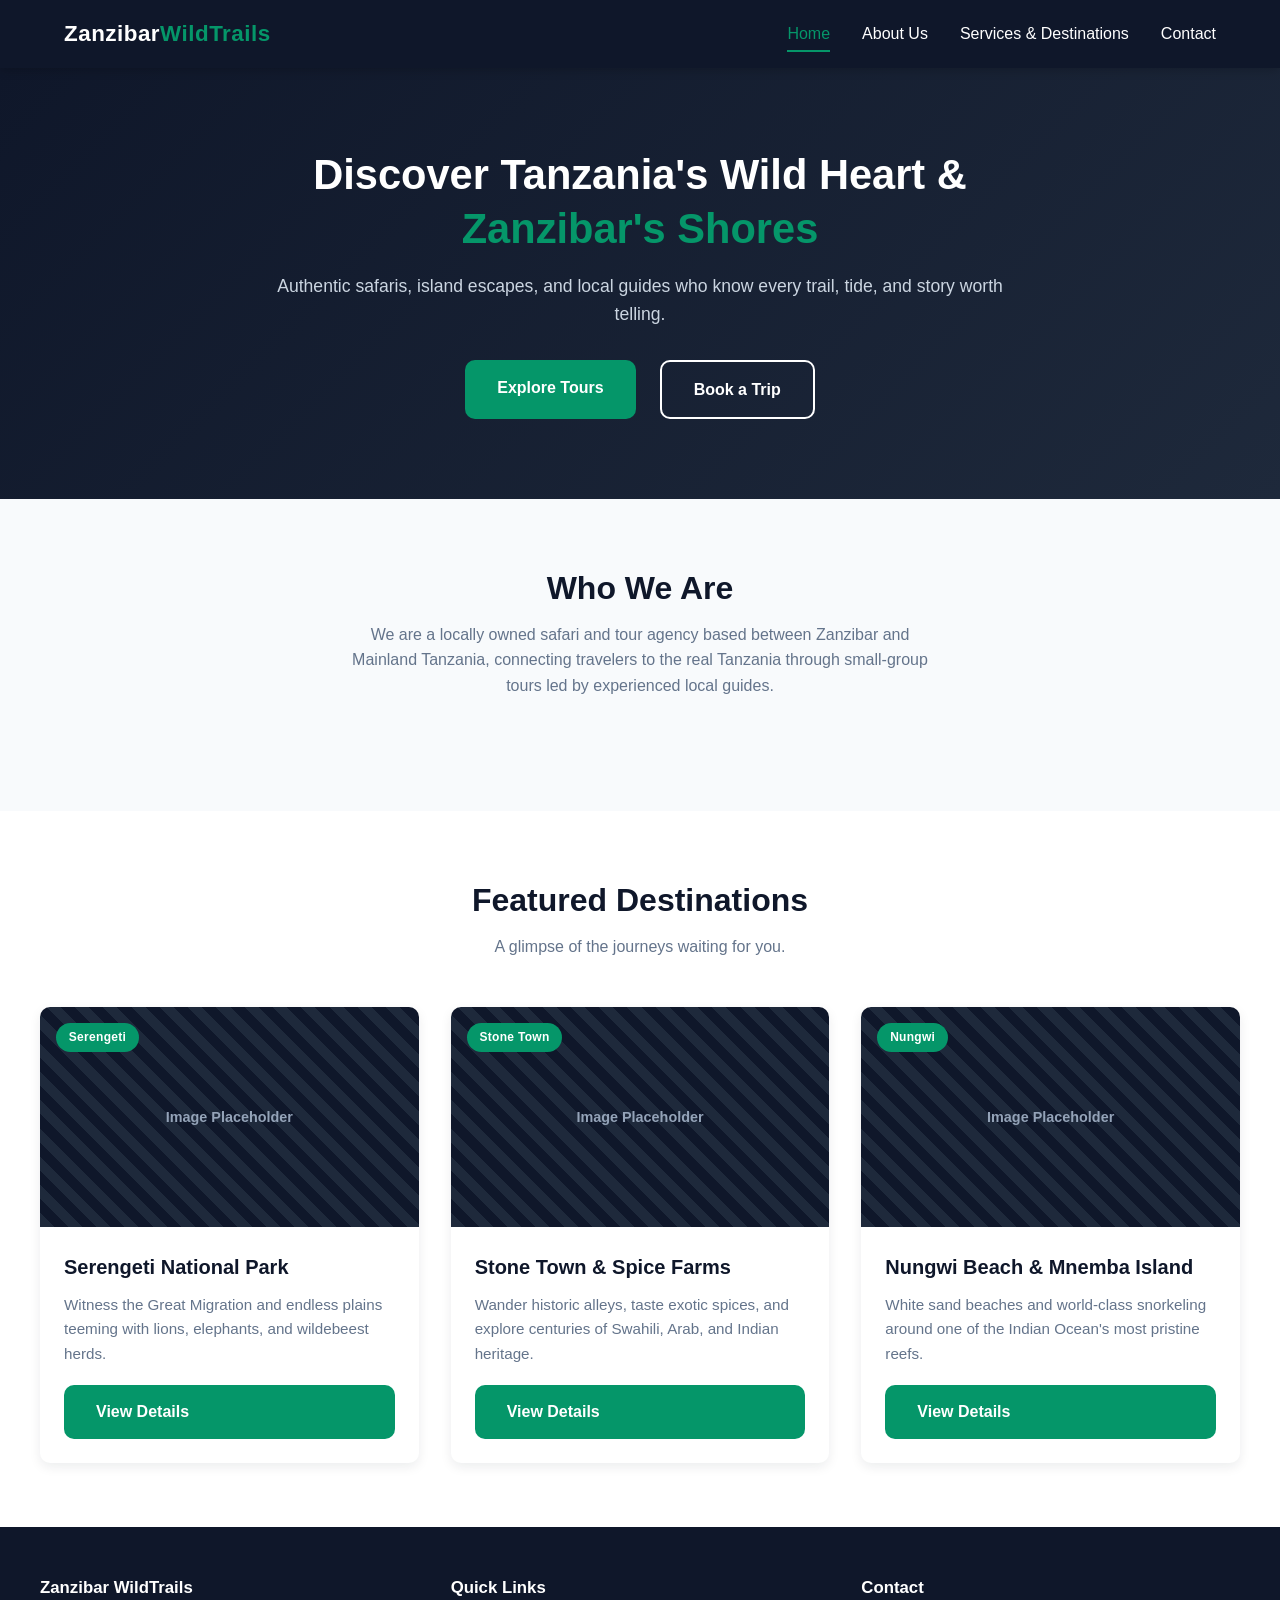
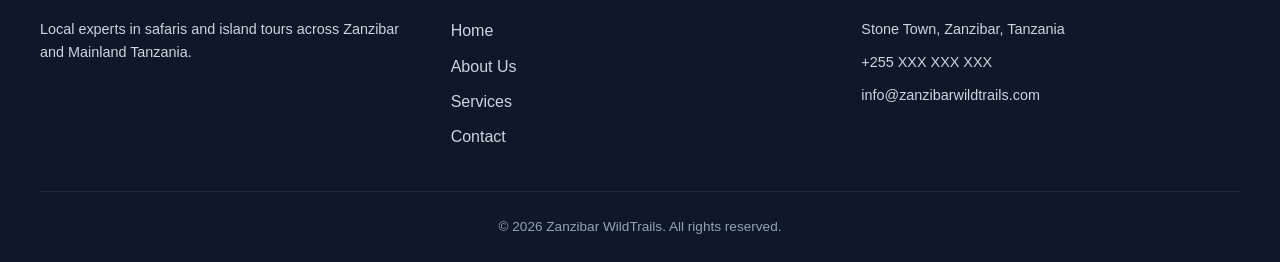
==== index.html @ 5beddf6f "Initial commit: safari agency website" ====
<!DOCTYPE html>
<html lang="en">
<head>
  <meta charset="UTF-8">
  <meta name="viewport" content="width=device-width, initial-scale=1.0">
  <title>Zanzibar Wild Trails | Safari & Tour Agency</title>
  <link rel="stylesheet" href="style.css">
</head>
<body>

  <header class="site-header">
    <nav class="navbar">
      <a href="index.html" class="logo">Zanzibar<span>WildTrails</span></a>
      <ul class="nav-links" id="navLinks">
        <li><a href="index.html" class="active">Home</a></li>
        <li><a href="about.html">About Us</a></li>
        <li><a href="services.html">Services & Destinations</a></li>
        <li><a href="contact.html">Contact</a></li>
      </ul>
      <button class="nav-toggle" id="navToggle" aria-label="Toggle navigation">
        <span></span>
        <span></span>
        <span></span>
      </button>
    </nav>
  </header>

  <section class="hero">
    <div class="hero-content">
      <h1>Discover Tanzania's Wild Heart & <span>Zanzibar's Shores</span></h1>
      <p>Authentic safaris, island escapes, and local guides who know every trail, tide, and story worth telling.</p>
      <div class="hero-buttons">
        <a href="services.html" class="btn btn-primary">Explore Tours</a>
        <a href="contact.html" class="btn btn-outline">Book a Trip</a>
      </div>
    </div>
  </section>

  <section class="section">
    <div class="section-title">
      <h2>Who We Are</h2>
      <p>We are a locally owned safari and tour agency based between Zanzibar and Mainland Tanzania, connecting travelers to the real Tanzania through small-group tours led by experienced local guides.</p>
    </div>
  </section>

  <section class="section bg-light">
    <div class="section-title">
      <h2>Featured Destinations</h2>
      <p>A glimpse of the journeys waiting for you.</p>
    </div>
    <div class="grid">

      <div class="card">
        <div class="card-image placeholder">
          <span class="location-tag">Serengeti</span>
          Image Placeholder
        </div>
        <div class="card-body">
          <h3>Serengeti National Park</h3>
          <p>Witness the Great Migration and endless plains teeming with lions, elephants, and wildebeest herds.</p>
          <a href="services.html" class="btn btn-primary">View Details</a>
        </div>
      </div>

      <div class="card">
        <div class="card-image placeholder">
          <span class="location-tag">Stone Town</span>
          Image Placeholder
        </div>
        <div class="card-body">
          <h3>Stone Town & Spice Farms</h3>
          <p>Wander historic alleys, taste exotic spices, and explore centuries of Swahili, Arab, and Indian heritage.</p>
          <a href="services.html" class="btn btn-primary">View Details</a>
        </div>
      </div>

      <div class="card">
        <div class="card-image placeholder">
          <span class="location-tag">Nungwi</span>
          Image Placeholder
        </div>
        <div class="card-body">
          <h3>Nungwi Beach & Mnemba Island</h3>
          <p>White sand beaches and world-class snorkeling around one of the Indian Ocean's most pristine reefs.</p>
          <a href="services.html" class="btn btn-primary">View Details</a>
        </div>
      </div>

    </div>
  </section>

  <footer class="site-footer">
    <div class="footer-grid">
      <div class="footer-col">
        <h4>Zanzibar WildTrails</h4>
        <p>Local experts in safaris and island tours across Zanzibar and Mainland Tanzania.</p>
      </div>
      <div class="footer-col">
        <h4>Quick Links</h4>
        <ul>
          <li><a href="index.html">Home</a></li>
          <li><a href="about.html">About Us</a></li>
          <li><a href="services.html">Services</a></li>
          <li><a href="contact.html">Contact</a></li>
        </ul>
      </div>
      <div class="footer-col">
        <h4>Contact</h4>
        <p>Stone Town, Zanzibar, Tanzania</p>
        <p>+255 XXX XXX XXX</p>
        <p>info@zanzibarwildtrails.com</p>
      </div>
    </div>
    <div class="footer-bottom">
      <p>&copy; 2026 Zanzibar WildTrails. All rights reserved.</p>
    </div>
  </footer>

  <script>
    const navToggle = document.getElementById('navToggle');
    const navLinks = document.getElementById('navLinks');
    navToggle.addEventListener('click', () => {
      navLinks.classList.toggle('open');
    });
  </script>

</body>
</html>
---- style.css ----
:root {
  --color-primary: #0f172a;
  --color-primary-light: #1e293b;
  --color-accent: #059669;
  --color-accent-dark: #047857;
  --color-bg: #f8fafc;
  --color-white: #ffffff;
  --color-text: #1e293b;
  --color-text-light: #64748b;
  --color-border: #e2e8f0;
  --whatsapp-green: #25d366;
  --whatsapp-green-dark: #1ea952;

  --font-main: 'Segoe UI', Tahoma, Geneva, Verdana, sans-serif;
  --max-width: 1200px;
  --radius: 10px;
  --shadow: 0 4px 12px rgba(15, 23, 42, 0.08);
  --shadow-hover: 0 8px 24px rgba(15, 23, 42, 0.14);
  --transition: all 0.25s ease;
}

* {
  margin: 0;
  padding: 0;
  box-sizing: border-box;
}

html {
  scroll-behavior: smooth;
}

body {
  font-family: var(--font-main);
  background-color: var(--color-bg);
  color: var(--color-text);
  line-height: 1.6;
}

img {
  max-width: 100%;
  display: block;
}

a {
  text-decoration: none;
  color: inherit;
}

ul {
  list-style: none;
}

.container {
  max-width: var(--max-width);
  margin: 0 auto;
  padding: 0 1.5rem;
}

/* ===== NAVIGATION ===== */
.site-header {
  position: sticky;
  top: 0;
  z-index: 1000;
  background-color: var(--color-primary);
  box-shadow: 0 2px 10px rgba(0, 0, 0, 0.2);
}

.navbar {
  display: flex;
  align-items: center;
  justify-content: space-between;
  padding: 1rem 1.5rem;
  max-width: var(--max-width);
  margin: 0 auto;
  position: relative;
}

.logo {
  color: var(--color-white);
  font-size: 1.4rem;
  font-weight: 700;
  letter-spacing: 0.5px;
}

.logo span {
  color: var(--color-accent);
}

.nav-links {
  display: flex;
  gap: 2rem;
}

.nav-links a {
  color: var(--color-white);
  font-weight: 500;
  padding: 0.5rem 0;
  border-bottom: 2px solid transparent;
  transition: var(--transition);
}

.nav-links a:hover,
.nav-links a.active {
  color: var(--color-accent);
  border-bottom: 2px solid var(--color-accent);
}

.nav-toggle {
  display: none;
  flex-direction: column;
  gap: 5px;
  background: none;
  border: none;
  cursor: pointer;
}

.nav-toggle span {
  width: 26px;
  height: 3px;
  background-color: var(--color-white);
  border-radius: 2px;
}

/* ===== HERO ===== */
.hero {
  background: linear-gradient(135deg, var(--color-primary) 0%, var(--color-primary-light) 100%);
  color: var(--color-white);
  padding: 5rem 1.5rem;
  text-align: center;
}

.hero-content {
  max-width: 750px;
  margin: 0 auto;
}

.hero h1 {
  font-size: 2.6rem;
  margin-bottom: 1rem;
  line-height: 1.3;
}

.hero h1 span {
  color: var(--color-accent);
}

.hero p {
  font-size: 1.1rem;
  color: #cbd5e1;
  margin-bottom: 2rem;
}

.btn {
  display: inline-block;
  padding: 0.9rem 2rem;
  border-radius: var(--radius);
  font-weight: 600;
  cursor: pointer;
  border: none;
  transition: var(--transition);
}

.btn-primary {
  background-color: var(--color-accent);
  color: var(--color-white);
}

.btn-primary:hover {
  background-color: var(--color-accent-dark);
  transform: translateY(-2px);
}

.btn-outline {
  background-color: transparent;
  color: var(--color-white);
  border: 2px solid var(--color-white);
  margin-left: 1rem;
}

.btn-outline:hover {
  background-color: var(--color-white);
  color: var(--color-primary);
}

.hero-buttons {
  display: flex;
  justify-content: center;
  flex-wrap: wrap;
  gap: 0.5rem;
}

/* ===== SECTIONS ===== */
.section {
  padding: 4rem 1.5rem;
}

.section-title {
  text-align: center;
  margin-bottom: 3rem;
}

.section-title h2 {
  font-size: 2rem;
  color: var(--color-primary);
  margin-bottom: 0.5rem;
}

.section-title p {
  color: var(--color-text-light);
  max-width: 600px;
  margin: 0 auto;
}

.bg-light {
  background-color: var(--color-white);
}

/* ===== GRID / CARDS ===== */
.grid {
  display: grid;
  grid-template-columns: repeat(3, 1fr);
  gap: 2rem;
  max-width: var(--max-width);
  margin: 0 auto;
}

.card {
  background-color: var(--color-white);
  border-radius: var(--radius);
  overflow: hidden;
  box-shadow: var(--shadow);
  transition: var(--transition);
  display: flex;
  flex-direction: column;
}

.card:hover {
  box-shadow: var(--shadow-hover);
  transform: translateY(-4px);
}

.card-image {
  width: 100%;
  height: 220px;
  background-color: var(--color-primary-light);
  background-size: cover;
  background-position: center;
  position: relative;
  display: flex;
  align-items: flex-end;
  color: var(--color-white);
  font-size: 0.9rem;
}

.card-image.placeholder {
  display: flex;
  align-items: center;
  justify-content: center;
  color: #94a3b8;
  font-weight: 600;
  background: repeating-linear-gradient(
    45deg,
    #1e293b,
    #1e293b 10px,
    #0f172a 10px,
    #0f172a 20px
  );
}

.location-tag {
  display: inline-block;
  background-color: var(--color-accent);
  color: var(--color-white);
  font-size: 0.75rem;
  font-weight: 600;
  padding: 0.3rem 0.8rem;
  border-radius: 50px;
  position: absolute;
  top: 1rem;
  left: 1rem;
  letter-spacing: 0.3px;
}

.card-body {
  padding: 1.5rem;
  display: flex;
  flex-direction: column;
  flex-grow: 1;
}

.card-body h3 {
  color: var(--color-primary);
  font-size: 1.25rem;
  margin-bottom: 0.6rem;
}

.card-body p {
  color: var(--color-text-light);
  font-size: 0.95rem;
  margin-bottom: 1.2rem;
  flex-grow: 1;
}

/* ===== WHATSAPP BUTTON ===== */
.btn-whatsapp {
  display: flex;
  align-items: center;
  justify-content: center;
  gap: 0.5rem;
  background-color: var(--whatsapp-green);
  color: var(--color-white);
  padding: 0.75rem 1rem;
  border-radius: var(--radius);
  font-weight: 600;
  font-size: 0.95rem;
  transition: var(--transition);
}

.btn-whatsapp:hover {
  background-color: var(--whatsapp-green-dark);
}

/* ===== ABOUT / INTRO ===== */
.intro-flex {
  display: flex;
  align-items: center;
  gap: 3rem;
  max-width: var(--max-width);
  margin: 0 auto;
  flex-wrap: wrap;
}

.intro-flex .text-block {
  flex: 1;
  min-width: 300px;
}

.intro-flex .image-block {
  flex: 1;
  min-width: 300px;
  height: 350px;
  border-radius: var(--radius);
  background: repeating-linear-gradient(
    45deg,
    #1e293b,
    #1e293b 10px,
    #0f172a 10px,
    #0f172a 20px
  );
  display: flex;
  align-items: center;
  justify-content: center;
  color: #94a3b8;
  font-weight: 600;
}

.text-block h2 {
  color: var(--color-primary);
  font-size: 1.9rem;
  margin-bottom: 1rem;
}

.text-block p {
  margin-bottom: 1rem;
  color: var(--color-text-light);
}

.feature-list {
  display: grid;
  grid-template-columns: repeat(3, 1fr);
  gap: 1.5rem;
  margin-top: 1rem;
}

.feature-item {
  background-color: var(--color-white);
  padding: 1.5rem;
  border-radius: var(--radius);
  box-shadow: var(--shadow);
  text-align: center;
}

.feature-item .icon {
  font-size: 2rem;
  margin-bottom: 0.8rem;
}

.feature-item h4 {
  color: var(--color-primary);
  margin-bottom: 0.5rem;
}

.feature-item p {
  color: var(--color-text-light);
  font-size: 0.9rem;
}

/* ===== CONTACT FORM ===== */
.contact-wrapper {
  display: grid;
  grid-template-columns: 1fr 1fr;
  gap: 3rem;
  max-width: var(--max-width);
  margin: 0 auto;
}

.contact-info h2 {
  color: var(--color-primary);
  margin-bottom: 1rem;
  font-size: 1.8rem;
}

.contact-info p {
  color: var(--color-text-light);
  margin-bottom: 1.5rem;
}

.contact-info ul li {
  margin-bottom: 1rem;
  color: var(--color-text);
  display: flex;
  gap: 0.6rem;
}

.contact-info ul li strong {
  color: var(--color-primary);
}

.contact-form {
  background-color: var(--color-white);
  padding: 2.5rem;
  border-radius: var(--radius);
  box-shadow: var(--shadow);
}

.form-group {
  margin-bottom: 1.3rem;
}

.form-group label {
  display: block;
  font-weight: 600;
  margin-bottom: 0.4rem;
  color: var(--color-primary);
  font-size: 0.9rem;
}

.form-group input,
.form-group textarea {
  width: 100%;
  padding: 0.75rem 1rem;
  border: 1px solid var(--color-border);
  border-radius: var(--radius);
  font-family: var(--font-main);
  font-size: 0.95rem;
  transition: var(--transition);
}

.form-group input:focus,
.form-group textarea:focus {
  outline: none;
  border-color: var(--color-accent);
  box-shadow: 0 0 0 3px rgba(5, 150, 105, 0.15);
}

.form-group textarea {
  resize: vertical;
  min-height: 130px;
}

.contact-form .btn-primary {
  width: 100%;
  border: none;
  cursor: pointer;
  font-size: 1rem;
}

/* ===== FOOTER ===== */
.site-footer {
  background-color: var(--color-primary);
  color: #cbd5e1;
  padding: 3rem 1.5rem 1.5rem;
}

.footer-grid {
  display: grid;
  grid-template-columns: repeat(3, 1fr);
  gap: 2rem;
  max-width: var(--max-width);
  margin: 0 auto;
  padding-bottom: 2rem;
  border-bottom: 1px solid var(--color-primary-light);
}

.footer-col h4 {
  color: var(--color-white);
  margin-bottom: 1rem;
  font-size: 1.05rem;
}

.footer-col ul li {
  margin-bottom: 0.6rem;
}

.footer-col ul li a:hover {
  color: var(--color-accent);
}

.footer-col p {
  font-size: 0.9rem;
  margin-bottom: 0.6rem;
}

.footer-bottom {
  text-align: center;
  padding-top: 1.5rem;
  font-size: 0.85rem;
  color: #94a3b8;
}

/* ===== RESPONSIVE ===== */
@media (max-width: 900px) {
  .grid {
    grid-template-columns: repeat(2, 1fr);
  }

  .feature-list {
    grid-template-columns: repeat(2, 1fr);
  }

  .footer-grid {
    grid-template-columns: repeat(2, 1fr);
  }

  .contact-wrapper {
    grid-template-columns: 1fr;
  }
}

@media (max-width: 700px) {
  .nav-toggle {
    display: flex;
  }

  .nav-links {
    position: absolute;
    top: 100%;
    left: 0;
    right: 0;
    background-color: var(--color-primary);
    flex-direction: column;
    align-items: center;
    gap: 0;
    max-height: 0;
    overflow: hidden;
    transition: max-height 0.3s ease;
  }

  .nav-links.open {
    max-height: 400px;
  }

  .nav-links a {
    padding: 1rem 0;
    width: 100%;
    text-align: center;
    border-bottom: 1px solid var(--color-primary-light);
  }

  .hero h1 {
    font-size: 2rem;
  }

  .hero-buttons {
    flex-direction: column;
    align-items: center;
  }

  .btn-outline {
    margin-left: 0;
    margin-top: 0.8rem;
  }

  .grid {
    grid-template-columns: 1fr;
  }

  .feature-list {
    grid-template-columns: 1fr;
  }

  .footer-grid {
    grid-template-columns: 1fr;
    text-align: center;
  }

  .intro-flex {
    flex-direction: column;
  }
}
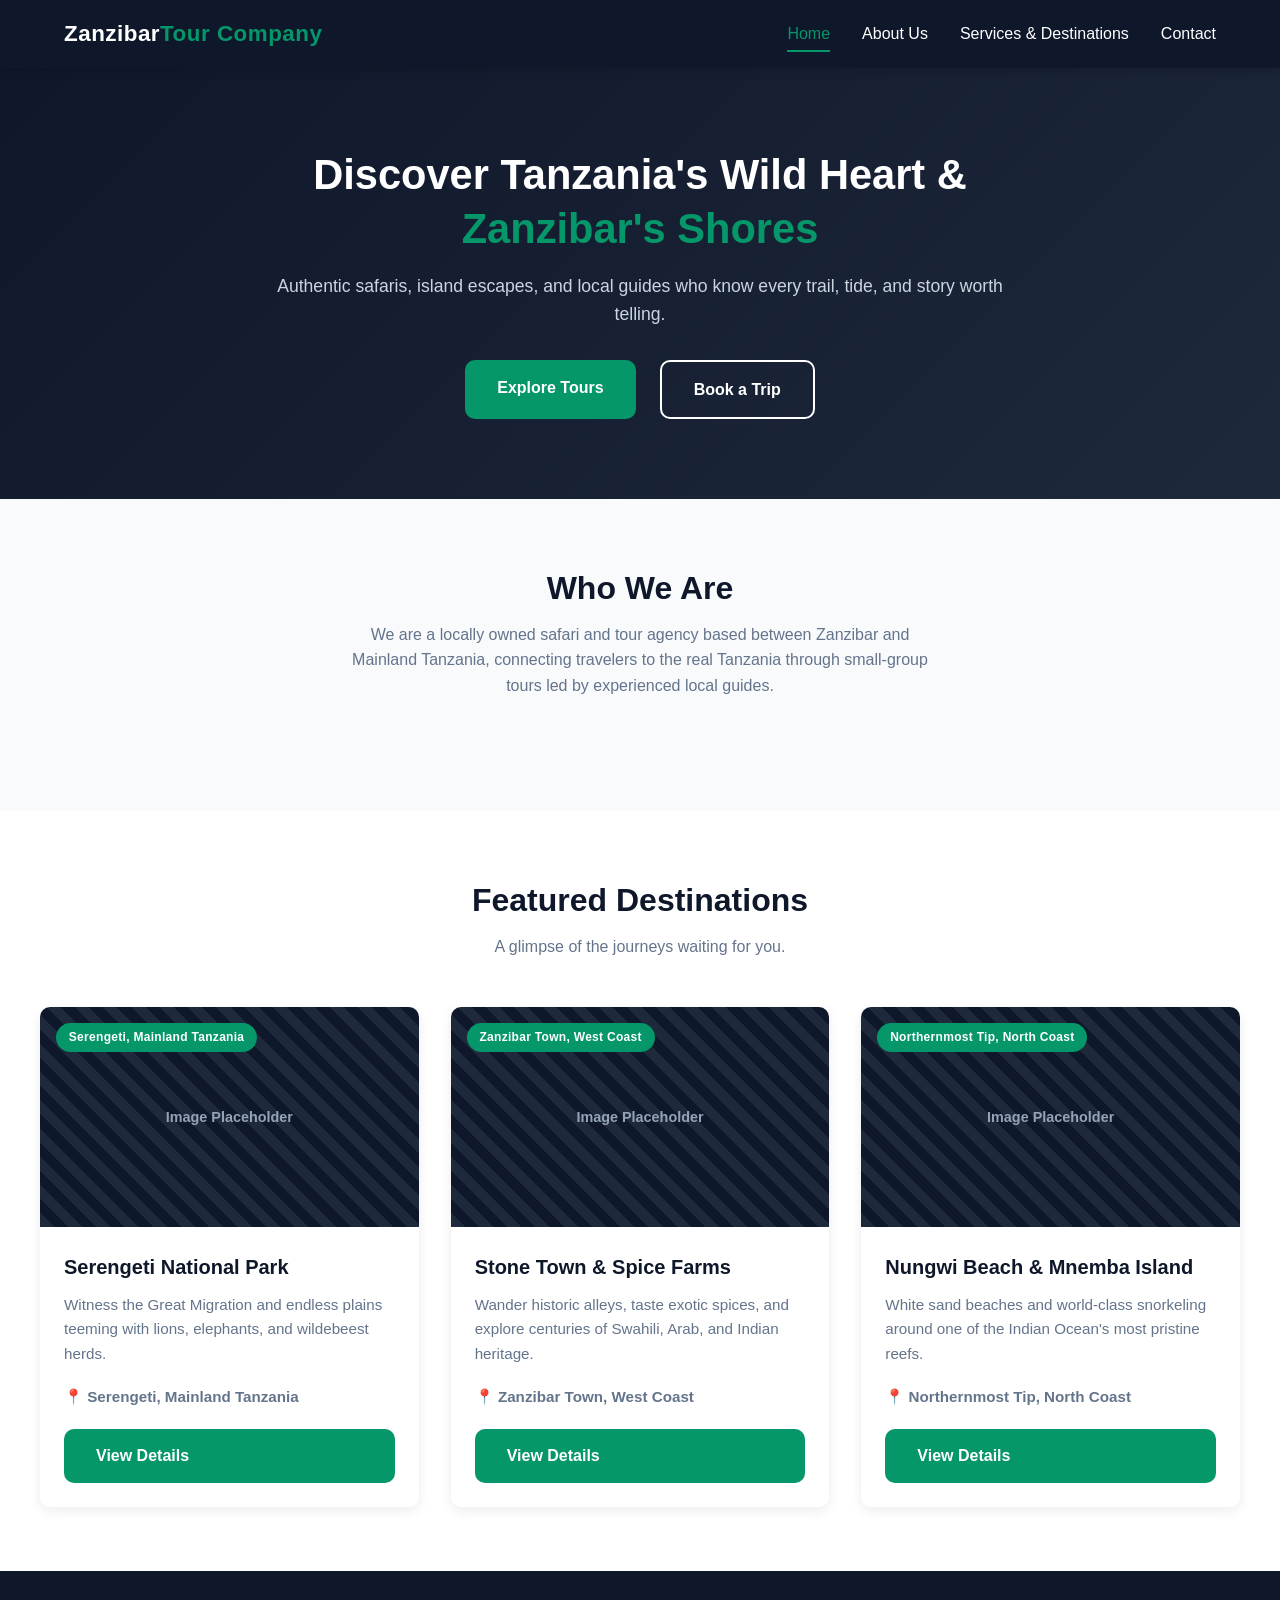
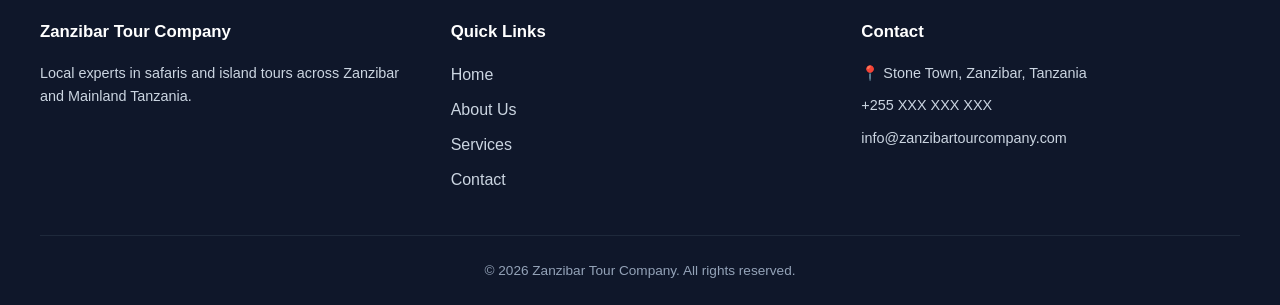
==== commit 598e6f0c: "Restore site files with rebrand and location updates" ====
--- a/index.html
+++ b/index.html
@@ -3,14 +3,14 @@
 <head>
   <meta charset="UTF-8">
   <meta name="viewport" content="width=device-width, initial-scale=1.0">
-  <title>Zanzibar Wild Trails | Safari & Tour Agency</title>
+  <title>Zanzibar Tour Company | Safari & Tour Agency</title>
   <link rel="stylesheet" href="style.css">
 </head>
 <body>
 
   <header class="site-header">
     <nav class="navbar">
-      <a href="index.html" class="logo">Zanzibar<span>WildTrails</span></a>
+      <a href="index.html" class="logo">Zanzibar<span>Tour Company</span></a>
       <ul class="nav-links" id="navLinks">
         <li><a href="index.html" class="active">Home</a></li>
         <li><a href="about.html">About Us</a></li>
@@ -52,36 +52,39 @@
 
       <div class="card">
         <div class="card-image placeholder">
-          <span class="location-tag">Serengeti</span>
+          <span class="location-tag">Serengeti, Mainland Tanzania</span>
           Image Placeholder
         </div>
         <div class="card-body">
           <h3>Serengeti National Park</h3>
           <p>Witness the Great Migration and endless plains teeming with lions, elephants, and wildebeest herds.</p>
+          <p class="card-location-line">📍 Serengeti, Mainland Tanzania</p>
           <a href="services.html" class="btn btn-primary">View Details</a>
         </div>
       </div>
 
       <div class="card">
         <div class="card-image placeholder">
-          <span class="location-tag">Stone Town</span>
+          <span class="location-tag">Zanzibar Town, West Coast</span>
           Image Placeholder
         </div>
         <div class="card-body">
           <h3>Stone Town & Spice Farms</h3>
           <p>Wander historic alleys, taste exotic spices, and explore centuries of Swahili, Arab, and Indian heritage.</p>
+          <p class="card-location-line">📍 Zanzibar Town, West Coast</p>
           <a href="services.html" class="btn btn-primary">View Details</a>
         </div>
       </div>
 
       <div class="card">
         <div class="card-image placeholder">
-          <span class="location-tag">Nungwi</span>
+          <span class="location-tag">Northernmost Tip, North Coast</span>
           Image Placeholder
         </div>
         <div class="card-body">
           <h3>Nungwi Beach & Mnemba Island</h3>
           <p>White sand beaches and world-class snorkeling around one of the Indian Ocean's most pristine reefs.</p>
+          <p class="card-location-line">📍 Northernmost Tip, North Coast</p>
           <a href="services.html" class="btn btn-primary">View Details</a>
         </div>
       </div>
@@ -92,7 +95,7 @@
   <footer class="site-footer">
     <div class="footer-grid">
       <div class="footer-col">
-        <h4>Zanzibar WildTrails</h4>
+        <h4>Zanzibar Tour Company</h4>
         <p>Local experts in safaris and island tours across Zanzibar and Mainland Tanzania.</p>
       </div>
       <div class="footer-col">
@@ -106,13 +109,13 @@
       </div>
       <div class="footer-col">
         <h4>Contact</h4>
-        <p>Stone Town, Zanzibar, Tanzania</p>
+        <p>📍 Stone Town, Zanzibar, Tanzania</p>
         <p>+255 XXX XXX XXX</p>
-        <p>info@zanzibarwildtrails.com</p>
+        <p>info@zanzibartourcompany.com</p>
       </div>
     </div>
     <div class="footer-bottom">
-      <p>&copy; 2026 Zanzibar WildTrails. All rights reserved.</p>
+      <p>&copy; 2026 Zanzibar Tour Company. All rights reserved.</p>
     </div>
   </footer>
 
--- a/style.css
+++ b/style.css
@@ -250,6 +250,7 @@
   align-items: flex-end;
   color: var(--color-white);
   font-size: 0.9rem;
+  cursor: pointer;
 }
 
 .card-image.placeholder {
@@ -299,6 +300,17 @@
   font-size: 0.95rem;
   margin-bottom: 1.2rem;
   flex-grow: 1;
+}
+
+.card-location-line {
+  display: flex;
+  align-items: center;
+  gap: 0.4rem;
+  color: var(--color-accent-dark);
+  font-size: 0.85rem;
+  font-weight: 700;
+  margin-bottom: 0.9rem;
+  flex-grow: 0 !important;
 }
 
 /* ===== WHATSAPP BUTTON ===== */
@@ -598,3 +610,239 @@
     flex-direction: column;
   }
 }
+
+/* ===== EXPLORE GALLERY LIGHTBOX ===== */
+.gallery-hint {
+  position: absolute;
+  bottom: 0.8rem;
+  right: 0.8rem;
+  background-color: rgba(15, 23, 42, 0.75);
+  color: var(--color-white);
+  font-size: 0.75rem;
+  font-weight: 600;
+  padding: 0.35rem 0.7rem;
+  border-radius: 50px;
+  display: flex;
+  align-items: center;
+  gap: 0.3rem;
+}
+
+.lightbox-overlay {
+  display: none;
+  position: fixed;
+  top: 0;
+  left: 0;
+  width: 100%;
+  height: 100%;
+  background-color: rgba(8, 15, 30, 0.96);
+  backdrop-filter: blur(3px);
+  z-index: 2000;
+  align-items: center;
+  justify-content: center;
+  padding: 1.5rem;
+  opacity: 0;
+  transition: opacity 0.25s ease;
+}
+
+.lightbox-overlay.open {
+  display: flex;
+  opacity: 1;
+}
+
+.lightbox-box {
+  max-width: 850px;
+  width: 100%;
+  max-height: 95vh;
+  display: flex;
+  flex-direction: column;
+  align-items: center;
+}
+
+.lightbox-header {
+  width: 100%;
+  text-align: center;
+  margin-bottom: 1rem;
+}
+
+.lightbox-title {
+  color: var(--color-white);
+  font-size: 1.5rem;
+  font-weight: 700;
+  margin-bottom: 0.3rem;
+}
+
+.lightbox-location {
+  display: inline-flex;
+  align-items: center;
+  gap: 0.4rem;
+  color: var(--color-accent);
+  background-color: rgba(5, 150, 105, 0.15);
+  border: 1px solid rgba(5, 150, 105, 0.4);
+  font-size: 0.85rem;
+  font-weight: 600;
+  padding: 0.3rem 0.9rem;
+  border-radius: 50px;
+}
+
+.lightbox-image-wrap {
+  position: relative;
+  width: 100%;
+  display: flex;
+  align-items: center;
+  justify-content: center;
+  background-color: var(--color-primary-light);
+  border-radius: var(--radius);
+  overflow: hidden;
+  min-height: 200px;
+  box-shadow: 0 20px 50px rgba(0, 0, 0, 0.5);
+}
+
+.lightbox-image-wrap img {
+  display: block;
+  width: auto;
+  height: auto;
+  max-width: 100%;
+  max-height: 60vh;
+  object-fit: contain;
+  margin: 0 auto;
+  animation: lightboxFade 0.3s ease;
+}
+
+@keyframes lightboxFade {
+  from { opacity: 0; transform: scale(0.98); }
+  to { opacity: 1; transform: scale(1); }
+}
+
+.lightbox-empty {
+  color: #94a3b8;
+  padding: 4rem 2rem;
+  font-weight: 600;
+  text-align: center;
+}
+
+.lightbox-caption {
+  color: #e2e8f0;
+  margin-top: 1.1rem;
+  font-size: 0.98rem;
+  text-align: center;
+  padding: 0 3rem;
+  font-style: italic;
+}
+
+.lightbox-counter {
+  color: var(--color-accent);
+  font-size: 0.8rem;
+  font-weight: 700;
+  letter-spacing: 0.5px;
+  margin-top: 0.4rem;
+  text-align: center;
+}
+
+.lightbox-close {
+  position: absolute;
+  top: 0.8rem;
+  right: 0.8rem;
+  background-color: rgba(15, 23, 42, 0.65);
+  border: none;
+  color: var(--color-white);
+  font-size: 1.5rem;
+  width: 38px;
+  height: 38px;
+  border-radius: 50%;
+  cursor: pointer;
+  line-height: 1;
+  z-index: 5;
+  transition: var(--transition);
+}
+
+.lightbox-close:hover {
+  background-color: var(--whatsapp-green-dark);
+  background-color: #dc2626;
+}
+
+.lightbox-nav {
+  position: absolute;
+  top: 50%;
+  transform: translateY(-50%);
+  background-color: rgba(15, 23, 42, 0.55);
+  color: var(--color-white);
+  border: none;
+  font-size: 1.6rem;
+  width: 46px;
+  height: 46px;
+  border-radius: 50%;
+  cursor: pointer;
+  transition: var(--transition);
+  z-index: 5;
+}
+
+.lightbox-nav:hover {
+  background-color: var(--color-accent);
+}
+
+.lightbox-prev {
+  left: 0.8rem;
+}
+
+.lightbox-next {
+  right: 0.8rem;
+}
+
+.lightbox-thumbs {
+  display: flex;
+  justify-content: center;
+  gap: 0.6rem;
+  margin-top: 1.2rem;
+  overflow-x: auto;
+  max-width: 100%;
+  padding-bottom: 0.4rem;
+}
+
+.lightbox-thumb {
+  width: 64px;
+  height: 64px;
+  flex-shrink: 0;
+  border-radius: 8px;
+  object-fit: cover;
+  cursor: pointer;
+  opacity: 0.45;
+  border: 2px solid transparent;
+  transition: var(--transition);
+}
+
+.lightbox-thumb:hover {
+  opacity: 0.8;
+  transform: translateY(-2px);
+}
+
+.lightbox-thumb.active {
+  opacity: 1;
+  border-color: var(--color-accent);
+  box-shadow: 0 4px 10px rgba(5, 150, 105, 0.4);
+}
+
+@media (max-width: 700px) {
+  .lightbox-overlay {
+    padding: 0.8rem;
+  }
+
+  .lightbox-title {
+    font-size: 1.2rem;
+  }
+
+  .lightbox-nav {
+    width: 38px;
+    height: 38px;
+    font-size: 1.3rem;
+  }
+
+  .lightbox-caption {
+    padding: 0 2rem;
+    font-size: 0.85rem;
+  }
+
+  .lightbox-thumb {
+    width: 48px;
+    height: 48px;
+  }
+}
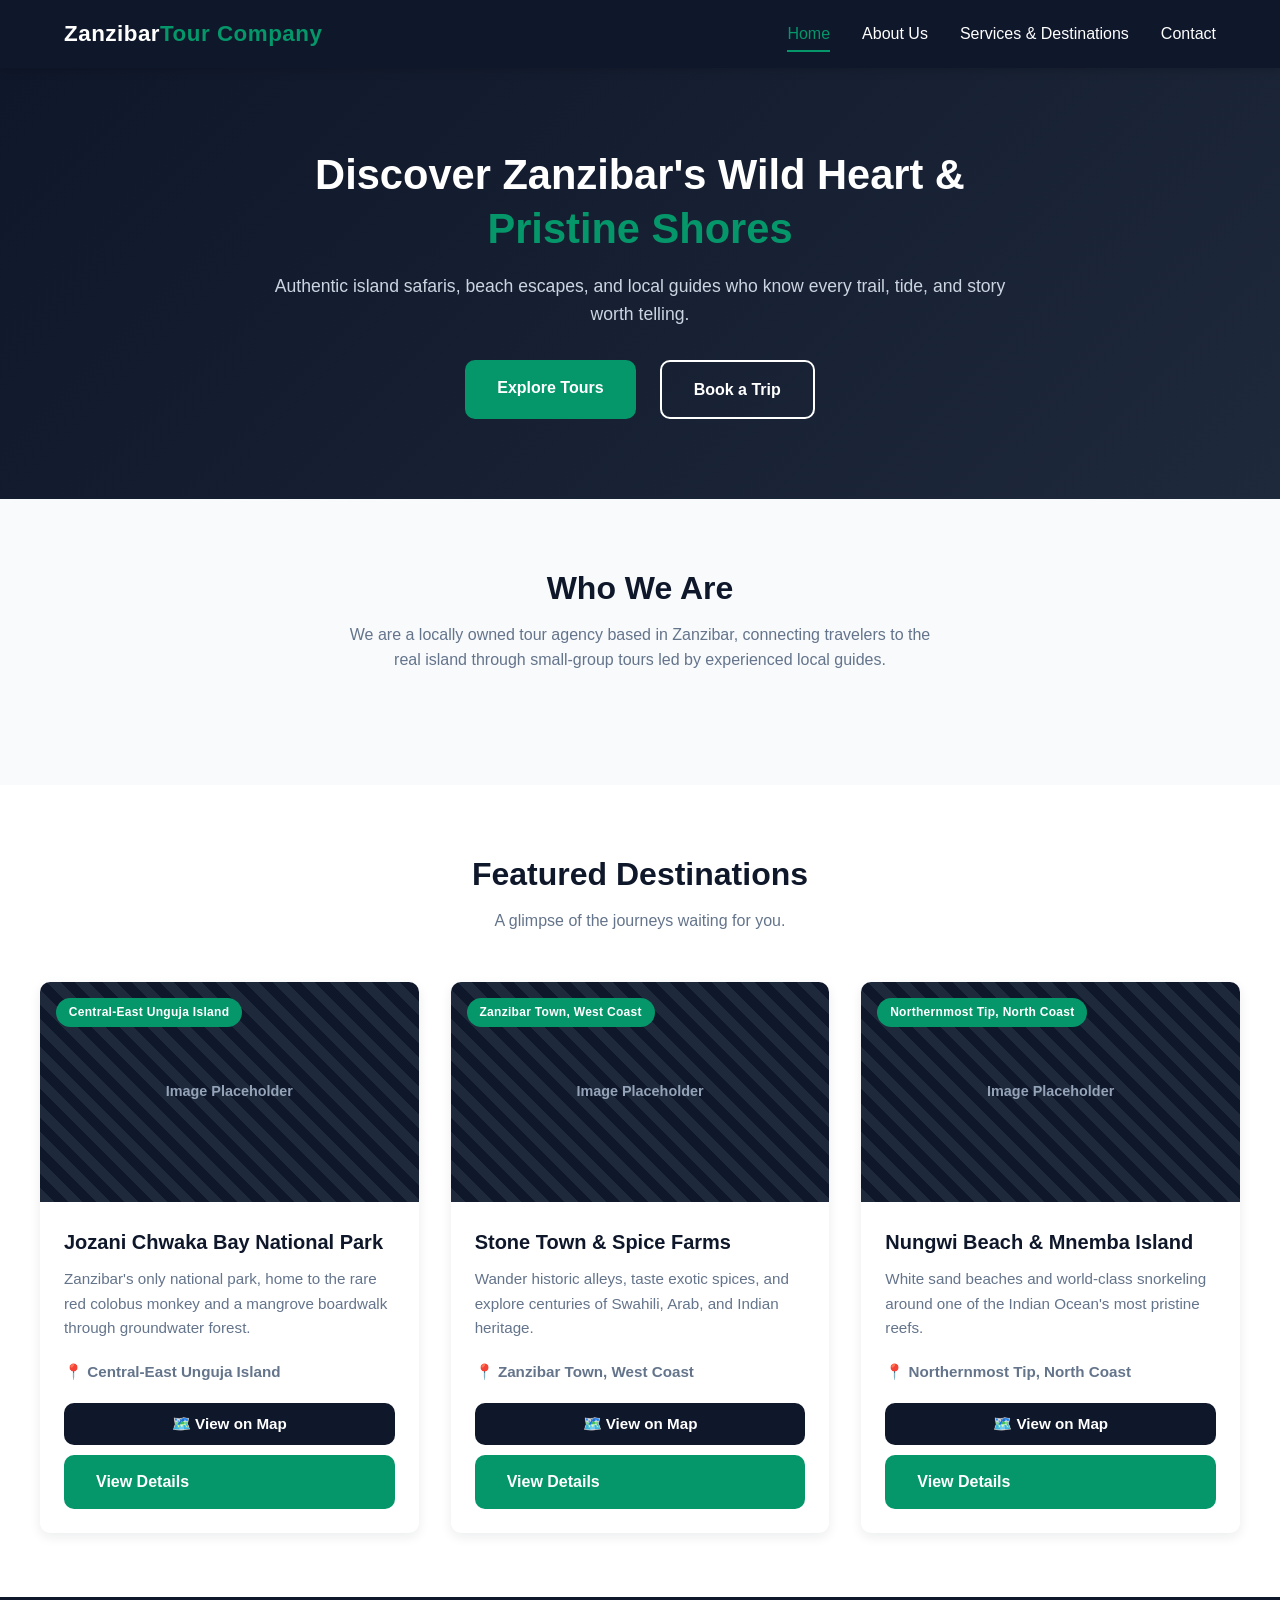
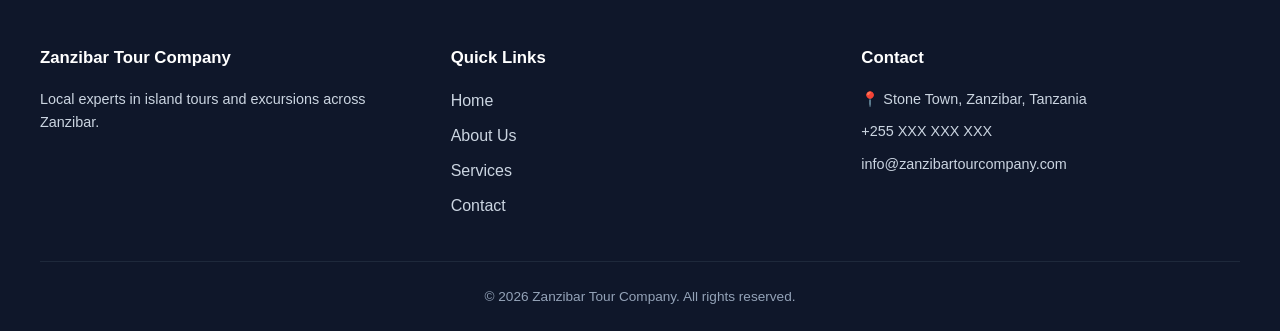
==== commit 38730951: "Add Google Maps embed to every destination and contact page" ====
--- a/index.html
+++ b/index.html
@@ -27,8 +27,8 @@
 
   <section class="hero">
     <div class="hero-content">
-      <h1>Discover Tanzania's Wild Heart & <span>Zanzibar's Shores</span></h1>
-      <p>Authentic safaris, island escapes, and local guides who know every trail, tide, and story worth telling.</p>
+      <h1>Discover Zanzibar's Wild Heart & <span>Pristine Shores</span></h1>
+      <p>Authentic island safaris, beach escapes, and local guides who know every trail, tide, and story worth telling.</p>
       <div class="hero-buttons">
         <a href="services.html" class="btn btn-primary">Explore Tours</a>
         <a href="contact.html" class="btn btn-outline">Book a Trip</a>
@@ -39,7 +39,7 @@
   <section class="section">
     <div class="section-title">
       <h2>Who We Are</h2>
-      <p>We are a locally owned safari and tour agency based between Zanzibar and Mainland Tanzania, connecting travelers to the real Tanzania through small-group tours led by experienced local guides.</p>
+      <p>We are a locally owned tour agency based in Zanzibar, connecting travelers to the real island through small-group tours led by experienced local guides.</p>
     </div>
   </section>
 
@@ -52,13 +52,14 @@
 
       <div class="card">
         <div class="card-image placeholder">
-          <span class="location-tag">Serengeti, Mainland Tanzania</span>
+          <span class="location-tag">Central-East Unguja Island</span>
           Image Placeholder
         </div>
         <div class="card-body">
-          <h3>Serengeti National Park</h3>
-          <p>Witness the Great Migration and endless plains teeming with lions, elephants, and wildebeest herds.</p>
-          <p class="card-location-line">📍 Serengeti, Mainland Tanzania</p>
+          <h3>Jozani Chwaka Bay National Park</h3>
+          <p>Zanzibar's only national park, home to the rare red colobus monkey and a mangrove boardwalk through groundwater forest.</p>
+          <p class="card-location-line">📍 Central-East Unguja Island</p>
+          <button class="btn-map" onclick="openMap('Jozani Chwaka Bay National Park, Zanzibar, Tanzania')">🗺️ View on Map</button>
           <a href="services.html" class="btn btn-primary">View Details</a>
         </div>
       </div>
@@ -72,6 +73,7 @@
           <h3>Stone Town & Spice Farms</h3>
           <p>Wander historic alleys, taste exotic spices, and explore centuries of Swahili, Arab, and Indian heritage.</p>
           <p class="card-location-line">📍 Zanzibar Town, West Coast</p>
+          <button class="btn-map" onclick="openMap('Stone Town, Zanzibar, Tanzania')">🗺️ View on Map</button>
           <a href="services.html" class="btn btn-primary">View Details</a>
         </div>
       </div>
@@ -85,6 +87,7 @@
           <h3>Nungwi Beach & Mnemba Island</h3>
           <p>White sand beaches and world-class snorkeling around one of the Indian Ocean's most pristine reefs.</p>
           <p class="card-location-line">📍 Northernmost Tip, North Coast</p>
+          <button class="btn-map" onclick="openMap('Nungwi Beach, Zanzibar, Tanzania')">🗺️ View on Map</button>
           <a href="services.html" class="btn btn-primary">View Details</a>
         </div>
       </div>
@@ -92,11 +95,19 @@
     </div>
   </section>
 
+  <!-- Map Modal -->
+  <div class="map-overlay" id="mapModal">
+    <div class="map-box">
+      <button class="map-close" onclick="closeMap()">&times;</button>
+      <iframe id="mapFrame" src="" loading="lazy" allowfullscreen></iframe>
+    </div>
+  </div>
+
   <footer class="site-footer">
     <div class="footer-grid">
       <div class="footer-col">
         <h4>Zanzibar Tour Company</h4>
-        <p>Local experts in safaris and island tours across Zanzibar and Mainland Tanzania.</p>
+        <p>Local experts in island tours and excursions across Zanzibar.</p>
       </div>
       <div class="footer-col">
         <h4>Quick Links</h4>
@@ -125,6 +136,27 @@
     navToggle.addEventListener('click', () => {
       navLinks.classList.toggle('open');
     });
+
+    function openMap(query) {
+      const frame = document.getElementById('mapFrame');
+      frame.src = 'https://www.google.com/maps?q=' + encodeURIComponent(query) + '&output=embed';
+      document.getElementById('mapModal').classList.add('open');
+    }
+
+    function closeMap() {
+      document.getElementById('mapModal').classList.remove('open');
+      document.getElementById('mapFrame').src = '';
+    }
+
+    document.getElementById('mapModal').addEventListener('click', function(e) {
+      if (e.target === this) closeMap();
+    });
+
+    document.addEventListener('keydown', function(e) {
+      if (e.key === 'Escape' && document.getElementById('mapModal').classList.contains('open')) {
+        closeMap();
+      }
+    });
   </script>
 
 </body>
--- a/style.css
+++ b/style.css
@@ -821,6 +821,118 @@
   box-shadow: 0 4px 10px rgba(5, 150, 105, 0.4);
 }
 
+/* ===== MAP BUTTON & MODAL ===== */
+.btn-map {
+  display: flex;
+  align-items: center;
+  justify-content: center;
+  gap: 0.5rem;
+  background-color: var(--color-primary);
+  color: var(--color-white);
+  padding: 0.75rem 1rem;
+  border-radius: var(--radius);
+  font-weight: 600;
+  font-size: 0.95rem;
+  transition: var(--transition);
+  border: none;
+  cursor: pointer;
+  width: 100%;
+  margin-bottom: 0.6rem;
+}
+
+.btn-map:hover {
+  background-color: var(--color-primary-light);
+}
+
+.map-overlay {
+  display: none;
+  position: fixed;
+  top: 0;
+  left: 0;
+  width: 100%;
+  height: 100%;
+  background-color: rgba(8, 15, 30, 0.92);
+  z-index: 2100;
+  align-items: center;
+  justify-content: center;
+  padding: 1.5rem;
+}
+
+.map-overlay.open {
+  display: flex;
+}
+
+.map-box {
+  max-width: 700px;
+  width: 100%;
+  background-color: var(--color-white);
+  border-radius: var(--radius);
+  overflow: hidden;
+  position: relative;
+}
+
+.map-box iframe {
+  width: 100%;
+  height: 420px;
+  border: 0;
+  display: block;
+}
+
+.map-close {
+  position: absolute;
+  top: 0.8rem;
+  right: 0.8rem;
+  background-color: rgba(15, 23, 42, 0.7);
+  border: none;
+  color: var(--color-white);
+  font-size: 1.5rem;
+  width: 38px;
+  height: 38px;
+  border-radius: 50%;
+  cursor: pointer;
+  line-height: 1;
+  z-index: 5;
+  transition: var(--transition);
+}
+
+.map-close:hover {
+  background-color: #dc2626;
+}
+
+.contact-map-embed {
+  width: 100%;
+  height: 320px;
+  border: 0;
+  border-radius: var(--radius);
+  box-shadow: var(--shadow);
+  margin-top: 1.5rem;
+}
+
+@media (max-width: 700px) {
+  .map-box iframe {
+    height: 300px;
+  }
+}
+
+.lightbox-map-wrap {
+  width: 100%;
+  margin-top: 1.3rem;
+}
+
+.lightbox-map-label {
+  color: #e2e8f0;
+  font-size: 0.85rem;
+  font-weight: 700;
+  margin-bottom: 0.5rem;
+  text-align: center;
+}
+
+.lightbox-map {
+  width: 100%;
+  border-radius: var(--radius);
+  display: block;
+}
+
 @media (max-width: 700px) {
   .lightbox-overlay {
     padding: 0.8rem;
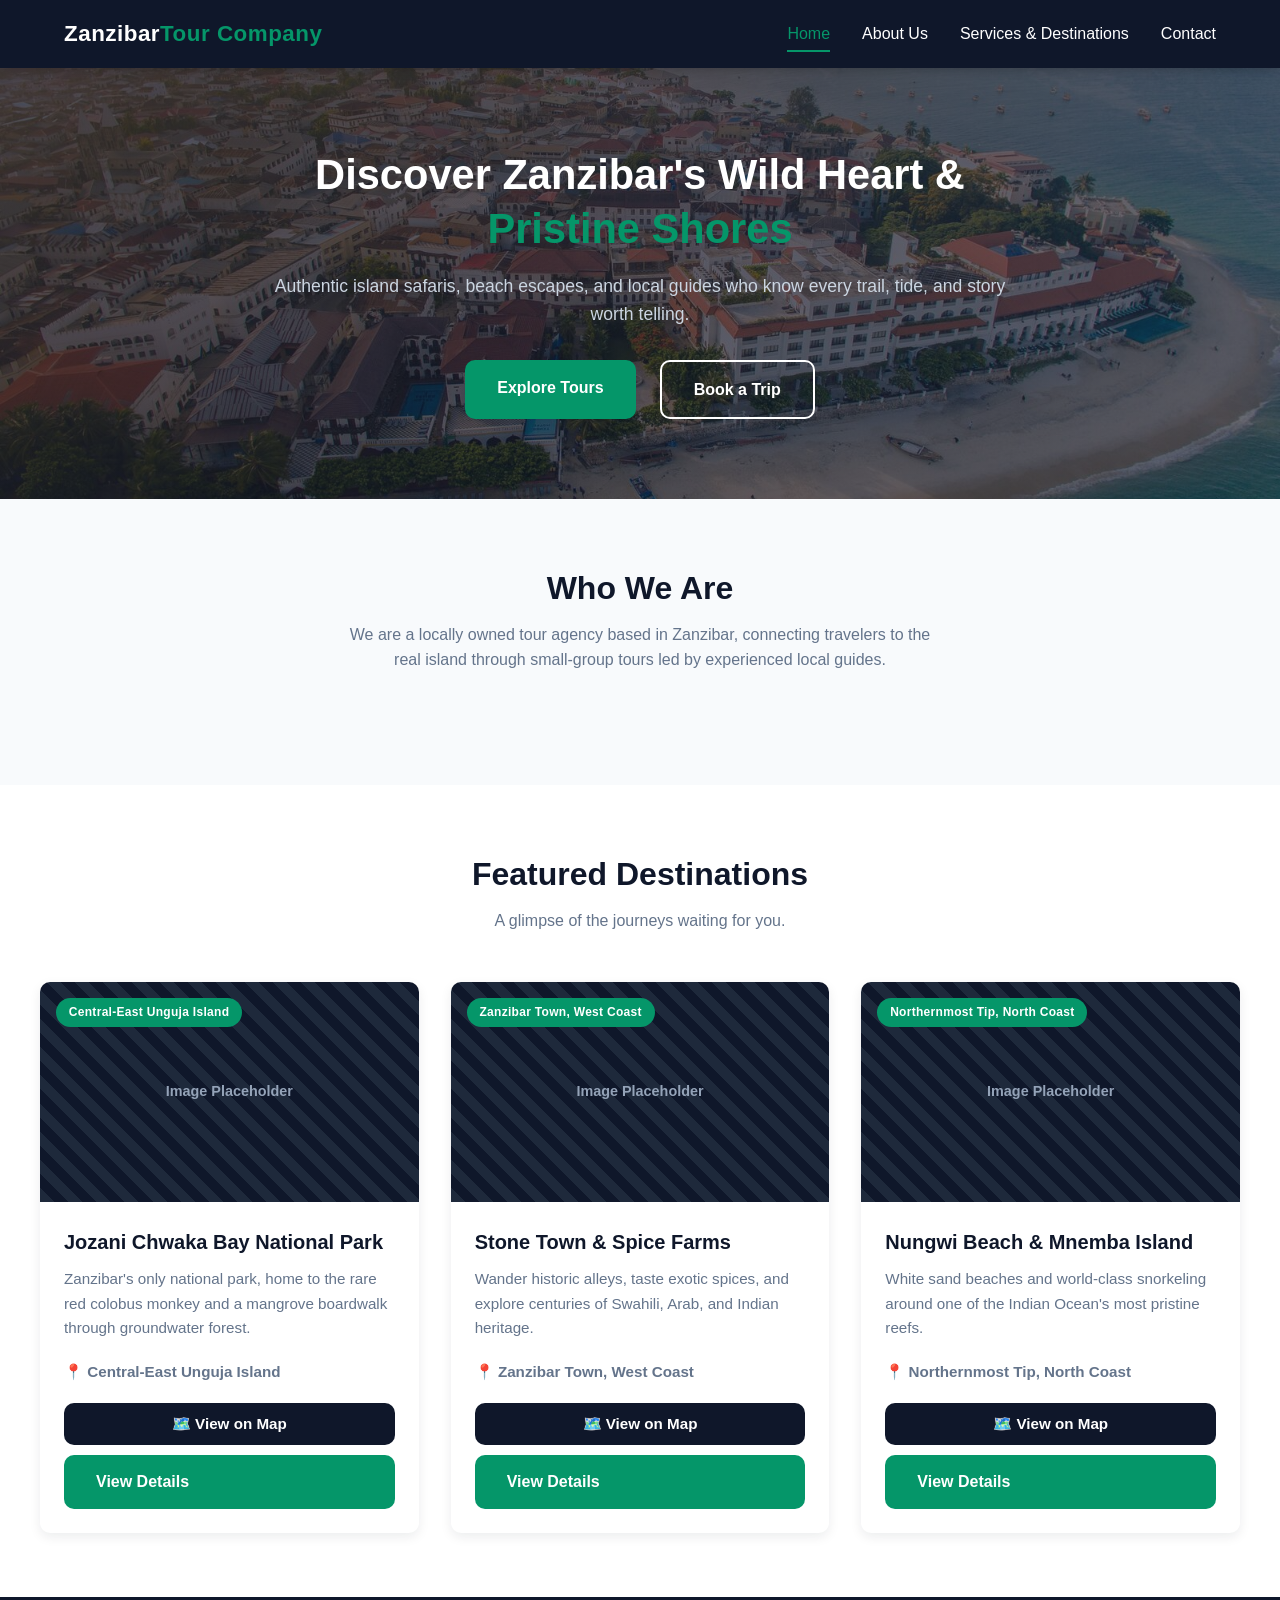
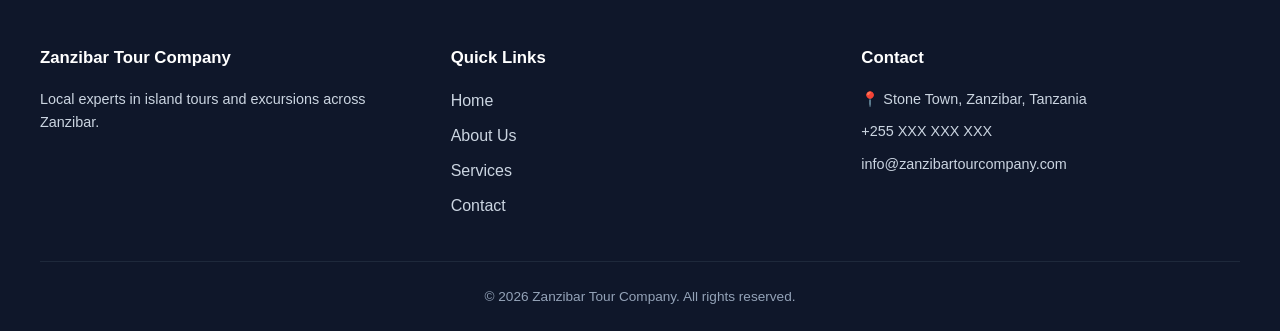
==== commit 407ea7d2: "Add rotating hero image slider with real Zanzibar photos" ====
--- a/index.html
+++ b/index.html
@@ -26,6 +26,17 @@
   </header>
 
   <section class="hero">
+    <div class="hero-slider" id="heroSlider">
+      <div class="hero-slide active" style="background-image: url('images/hero/hero-1-stonetown-aerial.jpg');"></div>
+      <div class="hero-slide" style="background-image: url('images/hero/hero-2-stonetown-fort.jpg');"></div>
+      <div class="hero-slide" style="background-image: url('images/hero/hero-3-beach-swing.jpg');"></div>
+      <div class="hero-slide" style="background-image: url('images/hero/hero-4-stonetown-waterfront.jpg');"></div>
+      <div class="hero-slide" style="background-image: url('images/hero/hero-5-dhow-sunset.jpg');"></div>
+      <div class="hero-slide" style="background-image: url('images/hero/hero-6-forodhani-jump.jpg');"></div>
+      <div class="hero-slide" style="background-image: url('images/hero/hero-7-rock-restaurant.jpg');"></div>
+      <div class="hero-slide" style="background-image: url('images/hero/hero-8-stonetown-door.jpg');"></div>
+    </div>
+    <div class="hero-overlay"></div>
     <div class="hero-content">
       <h1>Discover Zanzibar's Wild Heart & <span>Pristine Shores</span></h1>
       <p>Authentic island safaris, beach escapes, and local guides who know every trail, tide, and story worth telling.</p>
@@ -137,6 +148,18 @@
       navLinks.classList.toggle('open');
     });
 
+    // Hero image slider - changes photo every 5 seconds
+    const heroSlides = document.querySelectorAll('.hero-slide');
+    let currentSlide = 0;
+
+    function showNextSlide() {
+      heroSlides[currentSlide].classList.remove('active');
+      currentSlide = (currentSlide + 1) % heroSlides.length;
+      heroSlides[currentSlide].classList.add('active');
+    }
+
+    setInterval(showNextSlide, 5000);
+
     function openMap(query) {
       const frame = document.getElementById('mapFrame');
       frame.src = 'https://www.google.com/maps?q=' + encodeURIComponent(query) + '&output=embed';
--- a/style.css
+++ b/style.css
@@ -123,13 +123,52 @@
 
 /* ===== HERO ===== */
 .hero {
+  position: relative;
   background: linear-gradient(135deg, var(--color-primary) 0%, var(--color-primary-light) 100%);
   color: var(--color-white);
   padding: 5rem 1.5rem;
   text-align: center;
+  overflow: hidden;
+}
+
+.hero-slider {
+  position: absolute;
+  top: 0;
+  left: 0;
+  width: 100%;
+  height: 100%;
+  z-index: 0;
+}
+
+.hero-slide {
+  position: absolute;
+  top: 0;
+  left: 0;
+  width: 100%;
+  height: 100%;
+  background-size: cover;
+  background-position: center;
+  opacity: 0;
+  transition: opacity 1.5s ease-in-out;
+}
+
+.hero-slide.active {
+  opacity: 1;
+}
+
+.hero-overlay {
+  position: absolute;
+  top: 0;
+  left: 0;
+  width: 100%;
+  height: 100%;
+  background: linear-gradient(135deg, rgba(15, 23, 42, 0.75) 0%, rgba(15, 23, 42, 0.55) 100%);
+  z-index: 1;
 }
 
 .hero-content {
+  position: relative;
+  z-index: 2;
   max-width: 750px;
   margin: 0 auto;
 }
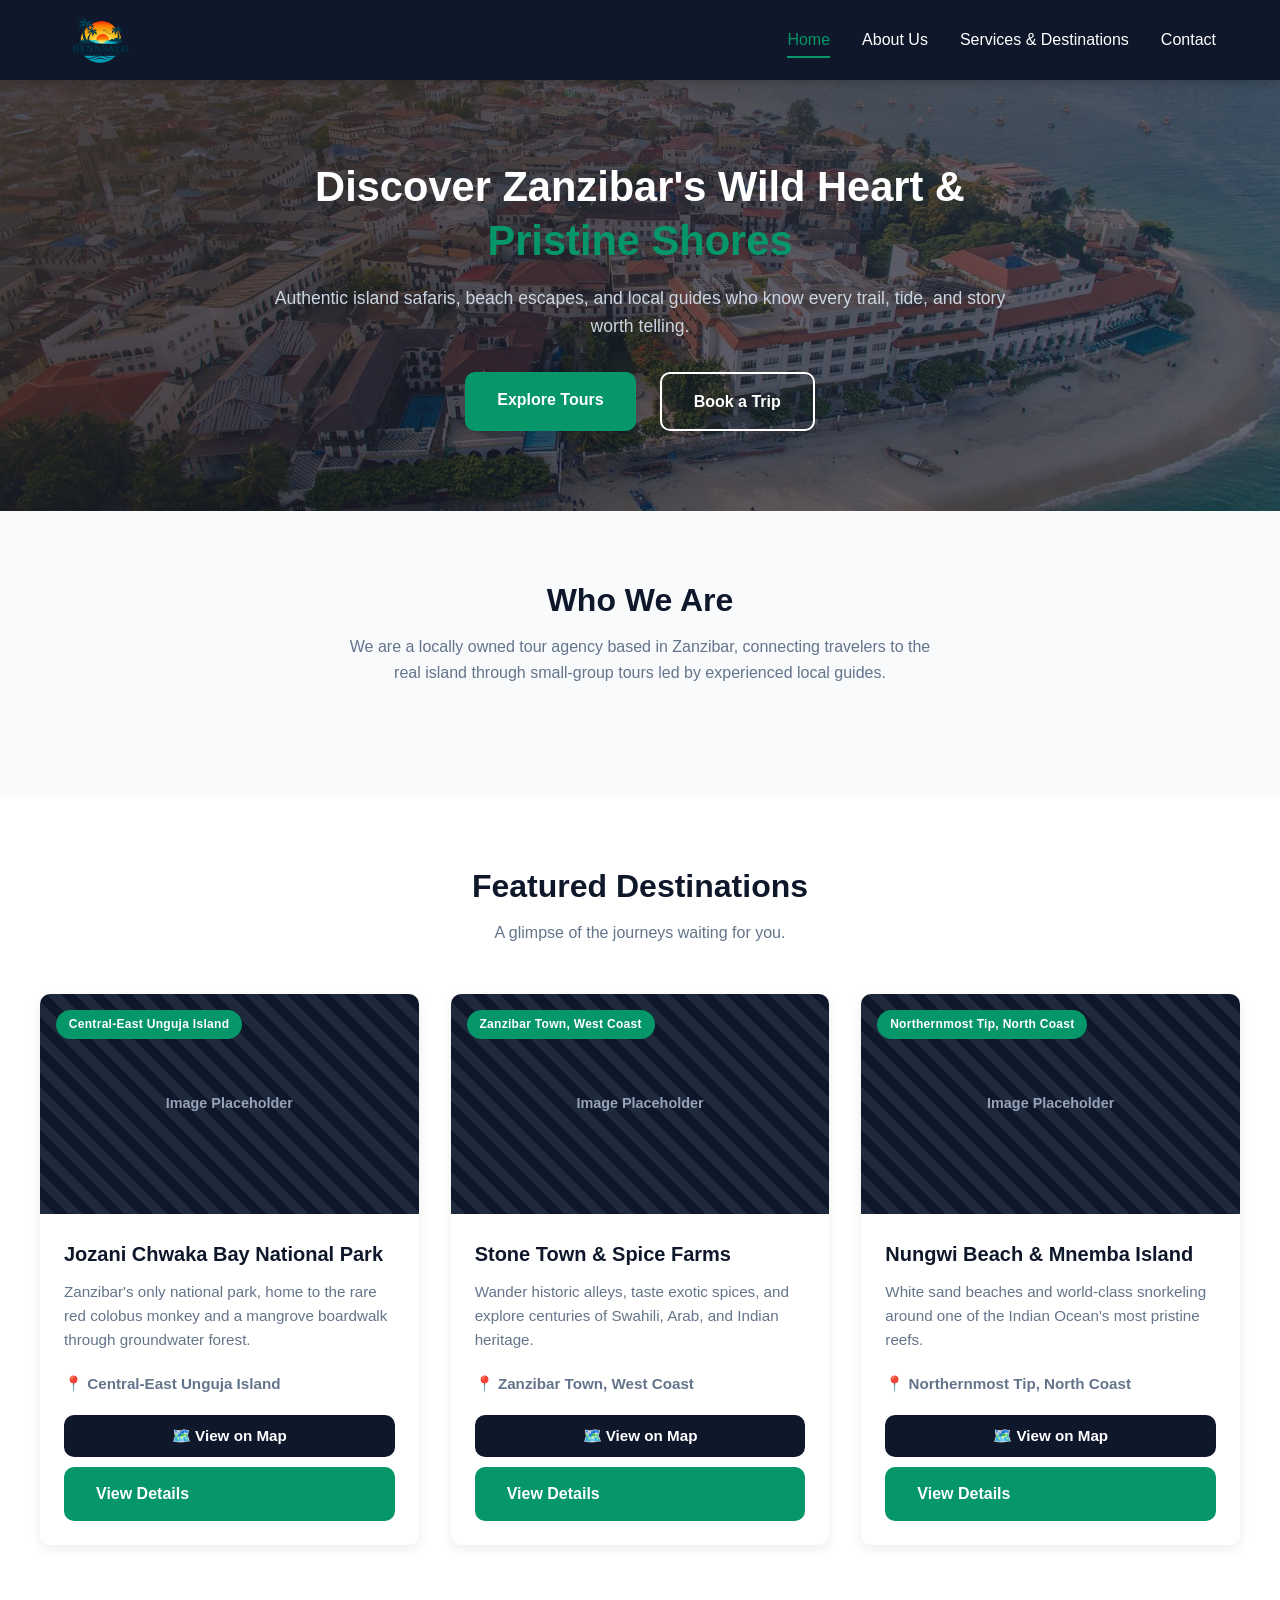
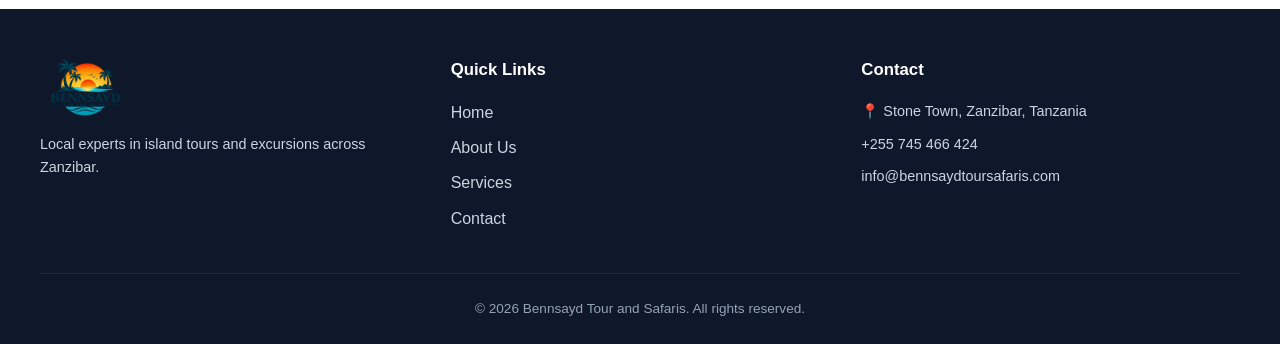
==== commit c6681da7: "Rebrand to Bennsayd Tour and Safaris with real logo and phone number" ====
--- a/index.html
+++ b/index.html
@@ -3,14 +3,14 @@
 <head>
   <meta charset="UTF-8">
   <meta name="viewport" content="width=device-width, initial-scale=1.0">
-  <title>Zanzibar Tour Company | Safari & Tour Agency</title>
+  <title>Bennsayd Tour and Safaris | Safari & Tour Agency</title>
   <link rel="stylesheet" href="style.css">
 </head>
 <body>
 
   <header class="site-header">
     <nav class="navbar">
-      <a href="index.html" class="logo">Zanzibar<span>Tour Company</span></a>
+      <a href="index.html" class="logo"><img src="images/logo.png" alt="Bennsayd Tour and Safaris"></a>
       <ul class="nav-links" id="navLinks">
         <li><a href="index.html" class="active">Home</a></li>
         <li><a href="about.html">About Us</a></li>
@@ -117,7 +117,7 @@
   <footer class="site-footer">
     <div class="footer-grid">
       <div class="footer-col">
-        <h4>Zanzibar Tour Company</h4>
+        <img src="images/logo.png" alt="Bennsayd Tour and Safaris" class="footer-logo">
         <p>Local experts in island tours and excursions across Zanzibar.</p>
       </div>
       <div class="footer-col">
@@ -132,12 +132,12 @@
       <div class="footer-col">
         <h4>Contact</h4>
         <p>📍 Stone Town, Zanzibar, Tanzania</p>
-        <p>+255 XXX XXX XXX</p>
-        <p>info@zanzibartourcompany.com</p>
+        <p>+255 745 466 424</p>
+        <p>info@bennsaydtoursafaris.com</p>
       </div>
     </div>
     <div class="footer-bottom">
-      <p>&copy; 2026 Zanzibar Tour Company. All rights reserved.</p>
+      <p>&copy; 2026 Bennsayd Tour and Safaris. All rights reserved.</p>
     </div>
   </footer>
 
--- a/style.css
+++ b/style.css
@@ -80,10 +80,25 @@
   font-size: 1.4rem;
   font-weight: 700;
   letter-spacing: 0.5px;
+  display: flex;
+  align-items: center;
+}
+
+.logo img {
+  height: 48px;
+  width: auto;
+  display: block;
 }
 
 .logo span {
   color: var(--color-accent);
+}
+
+.footer-logo {
+  height: 60px;
+  width: auto;
+  margin-bottom: 1rem;
+  display: block;
 }
 
 .nav-links {
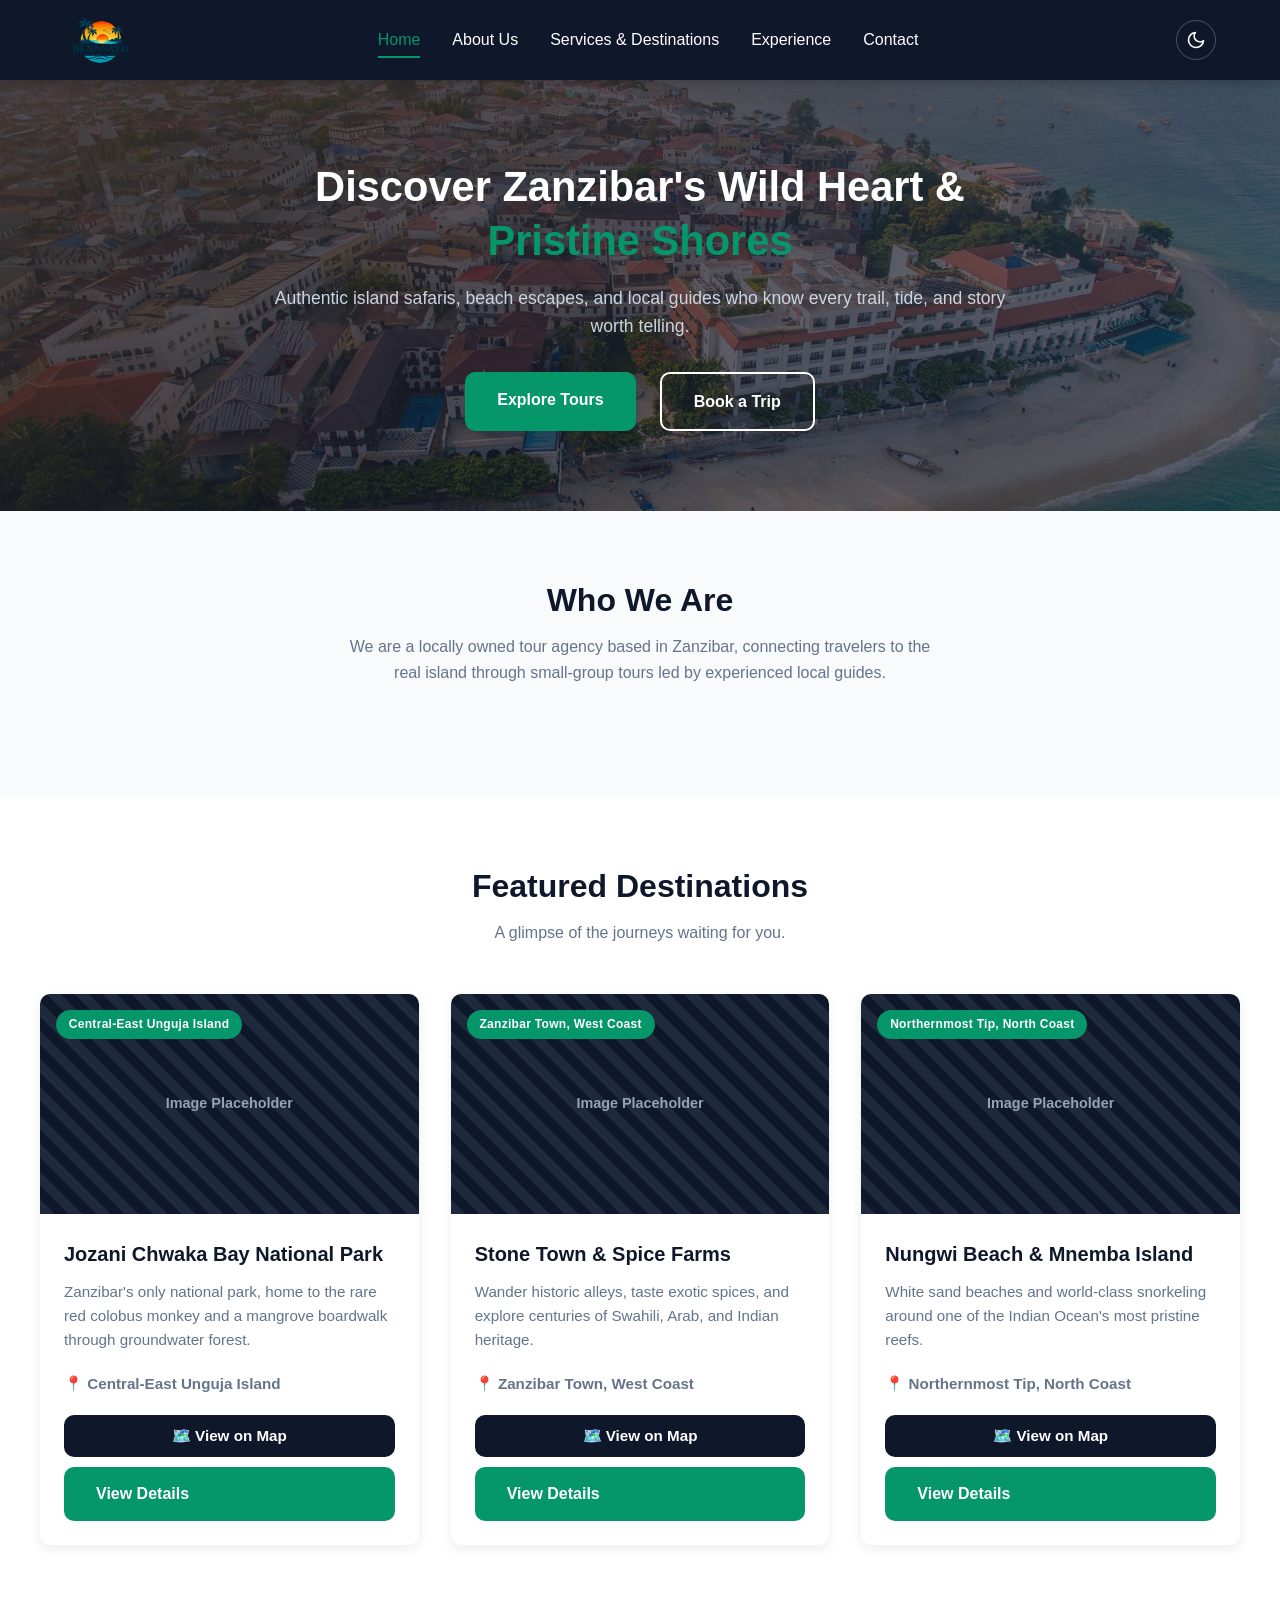
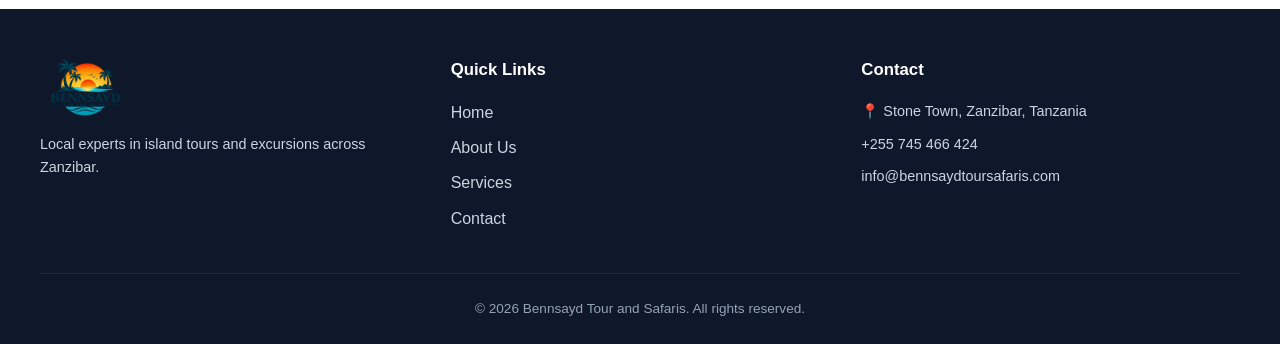
==== commit 339f2dd5: "Add Experience page, dark mode toggle, trust signals dashboard" ====
--- a/index.html
+++ b/index.html
@@ -5,6 +5,17 @@
   <meta name="viewport" content="width=device-width, initial-scale=1.0">
   <title>Bennsayd Tour and Safaris | Safari & Tour Agency</title>
   <link rel="stylesheet" href="style.css">
+  <script>
+    // Applies saved theme (or system preference) before paint, so the
+    // page never flashes light then switches to dark on load.
+    (function() {
+      const saved = localStorage.getItem('theme');
+      const prefersDark = window.matchMedia && window.matchMedia('(prefers-color-scheme: dark)').matches;
+      if (saved === 'dark' || (!saved && prefersDark)) {
+        document.documentElement.classList.add('dark-theme');
+      }
+    })();
+  </script>
 </head>
 <body>
 
@@ -15,8 +26,25 @@
         <li><a href="index.html" class="active">Home</a></li>
         <li><a href="about.html">About Us</a></li>
         <li><a href="services.html">Services & Destinations</a></li>
+        <li><a href="experience.html">Experience</a></li>
         <li><a href="contact.html">Contact</a></li>
       </ul>
+            <button class="theme-toggle" aria-label="Toggle dark mode">
+        <svg class="icon-moon" viewBox="0 0 24 24" fill="none" stroke-width="2" stroke-linecap="round" stroke-linejoin="round">
+          <path d="M21 12.79A9 9 0 1 1 11.21 3 7 7 0 0 0 21 12.79z"></path>
+        </svg>
+        <svg class="icon-sun" viewBox="0 0 24 24" fill="none" stroke-width="2" stroke-linecap="round" stroke-linejoin="round">
+          <circle cx="12" cy="12" r="5"></circle>
+          <line x1="12" y1="1" x2="12" y2="3"></line>
+          <line x1="12" y1="21" x2="12" y2="23"></line>
+          <line x1="4.22" y1="4.22" x2="5.64" y2="5.64"></line>
+          <line x1="18.36" y1="18.36" x2="19.78" y2="19.78"></line>
+          <line x1="1" y1="12" x2="3" y2="12"></line>
+          <line x1="21" y1="12" x2="23" y2="12"></line>
+          <line x1="4.22" y1="19.78" x2="5.64" y2="18.36"></line>
+          <line x1="18.36" y1="5.64" x2="19.78" y2="4.22"></line>
+        </svg>
+      </button>
       <button class="nav-toggle" id="navToggle" aria-label="Toggle navigation">
         <span></span>
         <span></span>
@@ -141,6 +169,8 @@
     </div>
   </footer>
 
+  <script src="app.js"></script>
+
   <script>
     const navToggle = document.getElementById('navToggle');
     const navLinks = document.getElementById('navLinks');
--- a/style.css
+++ b/style.css
@@ -19,6 +19,29 @@
   --transition: all 0.25s ease;
 }
 
+/* Dark mode: same brand colors (navy + emerald), darker surfaces.
+   Toggled by adding .dark-theme to <html> (see theme-toggle script). */
+html.dark-theme {
+  --color-bg: #0b1220;
+  --color-white: #16213a;
+  --color-text: #e2e8f0;
+  --color-text-light: #94a3b8;
+  --color-border: #2a3a55;
+  --color-primary-light: #1e293b;
+  --shadow: 0 4px 12px rgba(0, 0, 0, 0.35);
+  --shadow-hover: 0 8px 24px rgba(0, 0, 0, 0.45);
+}
+
+html.dark-theme .card-image.placeholder {
+  background: repeating-linear-gradient(
+    45deg,
+    #16213a,
+    #16213a 10px,
+    #0b1220 10px,
+    #0b1220 20px
+  );
+}
+
 * {
   margin: 0;
   padding: 0;
@@ -134,6 +157,49 @@
   height: 3px;
   background-color: var(--color-white);
   border-radius: 2px;
+}
+
+/* ===== THEME TOGGLE ===== */
+.theme-toggle {
+  background: none;
+  border: 1px solid rgba(255, 255, 255, 0.25);
+  color: var(--color-white);
+  width: 40px;
+  height: 40px;
+  border-radius: 50%;
+  cursor: pointer;
+  display: flex;
+  align-items: center;
+  justify-content: center;
+  transition: var(--transition);
+  margin-left: 1rem;
+}
+
+.theme-toggle:hover {
+  border-color: var(--color-accent);
+  background-color: rgba(5, 150, 105, 0.15);
+}
+
+.theme-toggle svg {
+  width: 20px;
+  height: 20px;
+  stroke: var(--color-white);
+}
+
+.theme-toggle .icon-moon {
+  display: block;
+}
+
+.theme-toggle .icon-sun {
+  display: none;
+}
+
+html.dark-theme .theme-toggle .icon-moon {
+  display: none;
+}
+
+html.dark-theme .theme-toggle .icon-sun {
+  display: block;
 }
 
 /* ===== HERO ===== */
@@ -1012,3 +1078,417 @@
     height: 48px;
   }
 }
+
+/* ===== EXPERIENCE PAGE HERO ===== */
+.experience-section {
+  padding: 4rem 1.5rem;
+}
+
+/* ===== ITINERARY BUILDER ===== */
+.itinerary-wrap {
+  display: grid;
+  grid-template-columns: 300px 1fr;
+  gap: 2rem;
+  max-width: var(--max-width);
+  margin: 0 auto;
+}
+
+.itinerary-days {
+  display: flex;
+  flex-direction: column;
+  gap: 0.6rem;
+}
+
+.day-tab {
+  display: flex;
+  align-items: center;
+  gap: 0.9rem;
+  background-color: var(--color-white);
+  border: 1px solid var(--color-border);
+  border-left: 4px solid transparent;
+  border-radius: var(--radius);
+  padding: 1rem 1.1rem;
+  cursor: pointer;
+  text-align: left;
+  transition: var(--transition);
+  color: var(--color-text);
+  font-family: var(--font-main);
+}
+
+.day-tab:hover {
+  border-left-color: var(--color-accent);
+  box-shadow: var(--shadow);
+}
+
+.day-tab.active {
+  border-left-color: var(--color-accent);
+  background-color: var(--color-accent);
+  color: var(--color-white);
+}
+
+.day-tab .day-number {
+  font-weight: 700;
+  font-size: 1.1rem;
+  min-width: 32px;
+}
+
+.day-tab .day-label {
+  display: flex;
+  flex-direction: column;
+}
+
+.day-tab .day-label strong {
+  font-size: 0.95rem;
+}
+
+.day-tab .day-label span {
+  font-size: 0.8rem;
+  opacity: 0.8;
+}
+
+.itinerary-detail {
+  background-color: var(--color-white);
+  border-radius: var(--radius);
+  box-shadow: var(--shadow);
+  padding: 2rem;
+  opacity: 0;
+  animation: itineraryFadeIn 0.4s ease forwards;
+}
+
+@keyframes itineraryFadeIn {
+  from { opacity: 0; transform: translateY(8px); }
+  to { opacity: 1; transform: translateY(0); }
+}
+
+.itinerary-detail h3 {
+  color: var(--color-primary);
+  font-size: 1.5rem;
+  margin-bottom: 0.6rem;
+}
+
+.itinerary-detail .itinerary-location {
+  color: var(--color-accent-dark);
+  font-weight: 700;
+  font-size: 0.9rem;
+  margin-bottom: 1rem;
+  display: flex;
+  align-items: center;
+  gap: 0.4rem;
+}
+
+.itinerary-detail p.itinerary-desc {
+  color: var(--color-text-light);
+  margin-bottom: 1.2rem;
+}
+
+.itinerary-highlights {
+  list-style: none;
+  margin-bottom: 1.5rem;
+}
+
+.itinerary-highlights li {
+  padding: 0.5rem 0;
+  padding-left: 1.6rem;
+  position: relative;
+  color: var(--color-text);
+  border-bottom: 1px solid var(--color-border);
+}
+
+.itinerary-highlights li:last-child {
+  border-bottom: none;
+}
+
+.itinerary-highlights li::before {
+  content: "✓";
+  position: absolute;
+  left: 0;
+  color: var(--color-accent);
+  font-weight: 700;
+}
+
+.itinerary-map-placeholder {
+  width: 100%;
+  height: 260px;
+  border-radius: var(--radius);
+  background-color: var(--color-primary-light);
+  color: #94a3b8;
+  display: flex;
+  align-items: center;
+  justify-content: center;
+  font-weight: 600;
+  text-align: center;
+  padding: 1rem;
+}
+
+/* Mobile: day tabs become a horizontal swipeable row */
+@media (max-width: 900px) {
+  .itinerary-wrap {
+    grid-template-columns: 1fr;
+  }
+
+  .itinerary-days {
+    flex-direction: row;
+    overflow-x: auto;
+    padding-bottom: 0.5rem;
+    -webkit-overflow-scrolling: touch;
+  }
+
+  .day-tab {
+    flex-shrink: 0;
+    border-left: none;
+    border-bottom: 4px solid transparent;
+  }
+
+  .day-tab.active {
+    border-bottom-color: var(--color-accent-dark);
+  }
+}
+
+/* ===== RESERVATION & DEPOSIT WIDGET ===== */
+.reservation-widget {
+  max-width: 480px;
+  margin: 0 auto;
+  background-color: var(--color-white);
+  border-radius: var(--radius);
+  box-shadow: var(--shadow-hover);
+  padding: 2rem;
+  border: 1px solid var(--color-border);
+}
+
+.reservation-widget h3 {
+  color: var(--color-primary);
+  font-size: 1.4rem;
+  margin-bottom: 0.4rem;
+}
+
+.reservation-widget .widget-subtitle {
+  color: var(--color-text-light);
+  font-size: 0.9rem;
+  margin-bottom: 1.5rem;
+}
+
+.reservation-row {
+  display: grid;
+  grid-template-columns: 1fr 1fr;
+  gap: 1rem;
+}
+
+.price-summary {
+  background-color: var(--color-bg);
+  border: 1px solid var(--color-border);
+  border-radius: var(--radius);
+  padding: 1.2rem;
+  margin: 1.5rem 0;
+}
+
+.price-summary .price-line {
+  display: flex;
+  justify-content: space-between;
+  font-size: 0.9rem;
+  color: var(--color-text-light);
+  padding: 0.3rem 0;
+}
+
+.price-summary .price-total {
+  display: flex;
+  justify-content: space-between;
+  font-weight: 700;
+  color: var(--color-primary);
+  font-size: 1.1rem;
+  padding-top: 0.6rem;
+  margin-top: 0.4rem;
+  border-top: 1px solid var(--color-border);
+}
+
+.price-summary .deposit-line {
+  display: flex;
+  justify-content: space-between;
+  align-items: center;
+  background-color: rgba(5, 150, 105, 0.1);
+  border: 1px solid var(--color-accent);
+  border-radius: 8px;
+  padding: 0.8rem 1rem;
+  margin-top: 0.9rem;
+  font-weight: 700;
+  color: var(--color-accent-dark);
+}
+
+.checkout-status {
+  margin-top: 1rem;
+  font-size: 0.9rem;
+  text-align: center;
+  min-height: 1.2rem;
+}
+
+.checkout-status.processing {
+  color: var(--color-text-light);
+}
+
+.checkout-status.success {
+  color: var(--color-accent-dark);
+  font-weight: 600;
+}
+
+/* ===== AUDIO-VISUAL EXPERIENCE ===== */
+.av-grid {
+  display: grid;
+  grid-template-columns: 320px 1fr;
+  gap: 2rem;
+  max-width: var(--max-width);
+  margin: 0 auto;
+  align-items: start;
+}
+
+.soundscape-widget {
+  background-color: var(--color-primary);
+  border-radius: var(--radius);
+  padding: 2rem;
+  text-align: center;
+  color: var(--color-white);
+}
+
+.soundscape-widget p {
+  color: #cbd5e1;
+  font-size: 0.85rem;
+  margin-top: 0.8rem;
+}
+
+.sound-toggle-btn {
+  width: 72px;
+  height: 72px;
+  border-radius: 50%;
+  background-color: var(--color-accent);
+  border: none;
+  color: var(--color-white);
+  cursor: pointer;
+  display: flex;
+  align-items: center;
+  justify-content: center;
+  margin: 0 auto;
+  transition: var(--transition);
+}
+
+.sound-toggle-btn:hover {
+  background-color: var(--color-accent-dark);
+  transform: scale(1.05);
+}
+
+.sound-toggle-btn svg {
+  width: 28px;
+  height: 28px;
+}
+
+.video-story-row {
+  display: flex;
+  gap: 1rem;
+  overflow-x: auto;
+  padding-bottom: 0.5rem;
+  -webkit-overflow-scrolling: touch;
+}
+
+.video-story-card {
+  flex-shrink: 0;
+  width: 180px;
+  aspect-ratio: 9 / 16;
+  border-radius: var(--radius);
+  overflow: hidden;
+  position: relative;
+  background-color: var(--color-primary-light);
+  box-shadow: var(--shadow);
+}
+
+.video-story-card video {
+  width: 100%;
+  height: 100%;
+  object-fit: cover;
+  display: block;
+}
+
+.video-story-card .story-label {
+  position: absolute;
+  bottom: 0;
+  left: 0;
+  right: 0;
+  background: linear-gradient(to top, rgba(0,0,0,0.75), transparent);
+  color: var(--color-white);
+  font-size: 0.8rem;
+  font-weight: 600;
+  padding: 0.8rem 0.6rem 0.5rem;
+}
+
+@media (max-width: 900px) {
+  .av-grid {
+    grid-template-columns: 1fr;
+  }
+}
+
+/* ===== TRUST SIGNALS DASHBOARD ===== */
+.trust-grid {
+  display: grid;
+  grid-template-columns: repeat(4, 1fr);
+  gap: 1.5rem;
+  max-width: var(--max-width);
+  margin: 0 auto;
+}
+
+.trust-card {
+  background-color: var(--color-white);
+  border: 1px solid var(--color-border);
+  border-radius: var(--radius);
+  padding: 1.6rem;
+  text-align: center;
+  transition: var(--transition);
+}
+
+.trust-card:hover {
+  transform: scale(1.03);
+  box-shadow: var(--shadow-hover);
+}
+
+.trust-card .trust-icon {
+  font-size: 2.2rem;
+  margin-bottom: 0.8rem;
+}
+
+.trust-card h4 {
+  color: var(--color-primary);
+  font-size: 1rem;
+  margin-bottom: 0.8rem;
+}
+
+.trust-card ul {
+  list-style: none;
+  text-align: left;
+}
+
+.trust-card ul li {
+  font-size: 0.82rem;
+  color: var(--color-text-light);
+  padding: 0.35rem 0;
+  padding-left: 1.2rem;
+  position: relative;
+}
+
+.trust-card ul li::before {
+  content: "•";
+  position: absolute;
+  left: 0;
+  color: var(--color-accent);
+  font-weight: 700;
+}
+
+@media (max-width: 900px) {
+  .trust-grid {
+    grid-template-columns: repeat(2, 1fr);
+  }
+}
+
+@media (max-width: 600px) {
+  .trust-grid {
+    grid-template-columns: 1fr;
+  }
+
+  .reservation-row {
+    grid-template-columns: 1fr;
+  }
+}
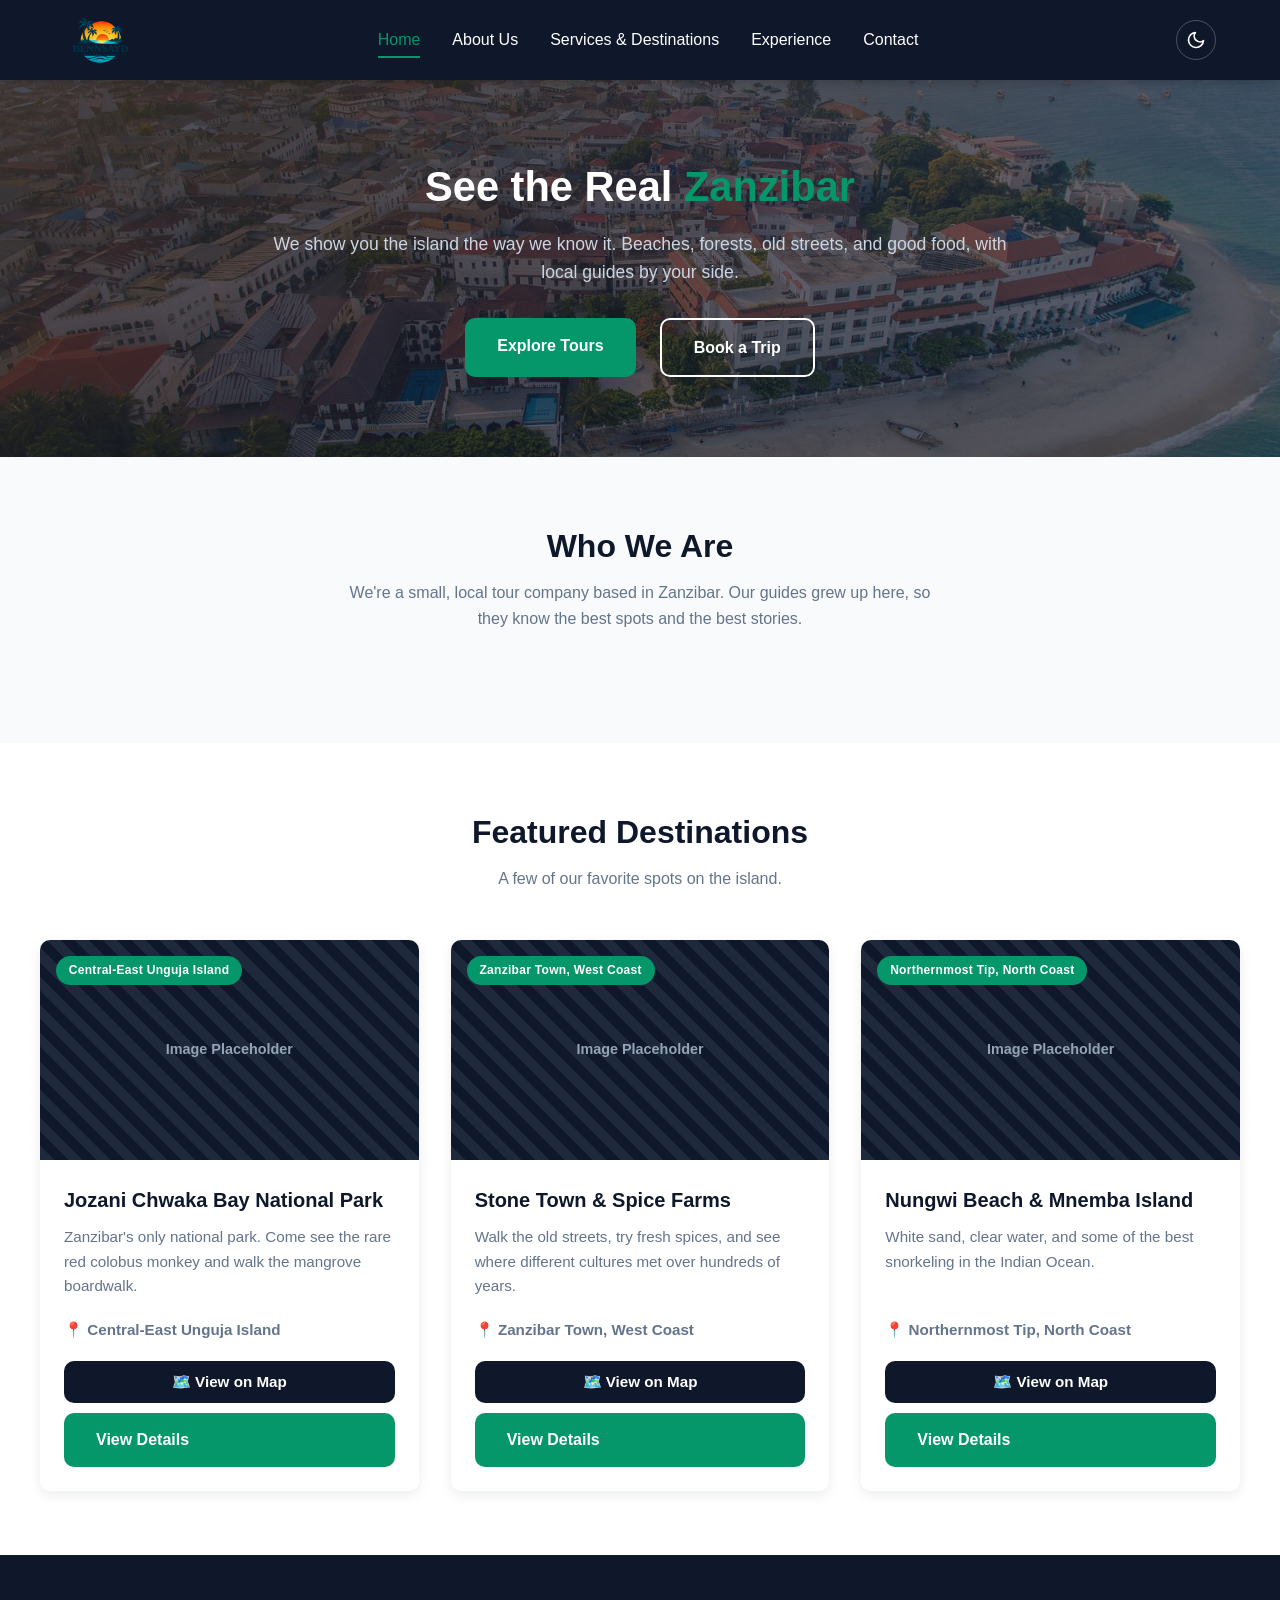
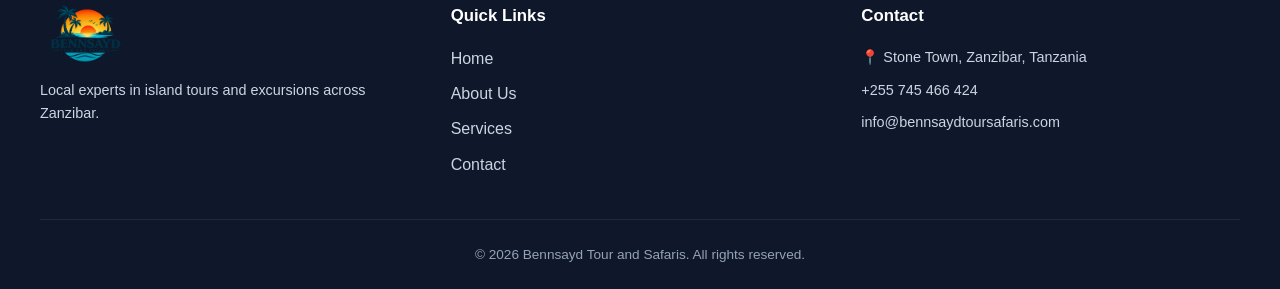
==== commit 210ffe21: "Add real photo, simplify language site-wide, remove dashes and booking section" ====
--- a/index.html
+++ b/index.html
@@ -66,8 +66,8 @@
     </div>
     <div class="hero-overlay"></div>
     <div class="hero-content">
-      <h1>Discover Zanzibar's Wild Heart & <span>Pristine Shores</span></h1>
-      <p>Authentic island safaris, beach escapes, and local guides who know every trail, tide, and story worth telling.</p>
+      <h1>See the Real <span>Zanzibar</span></h1>
+      <p>We show you the island the way we know it. Beaches, forests, old streets, and good food, with local guides by your side.</p>
       <div class="hero-buttons">
         <a href="services.html" class="btn btn-primary">Explore Tours</a>
         <a href="contact.html" class="btn btn-outline">Book a Trip</a>
@@ -78,14 +78,14 @@
   <section class="section">
     <div class="section-title">
       <h2>Who We Are</h2>
-      <p>We are a locally owned tour agency based in Zanzibar, connecting travelers to the real island through small-group tours led by experienced local guides.</p>
+      <p>We're a small, local tour company based in Zanzibar. Our guides grew up here, so they know the best spots and the best stories.</p>
     </div>
   </section>
 
   <section class="section bg-light">
     <div class="section-title">
       <h2>Featured Destinations</h2>
-      <p>A glimpse of the journeys waiting for you.</p>
+      <p>A few of our favorite spots on the island.</p>
     </div>
     <div class="grid">
 
@@ -96,7 +96,7 @@
         </div>
         <div class="card-body">
           <h3>Jozani Chwaka Bay National Park</h3>
-          <p>Zanzibar's only national park, home to the rare red colobus monkey and a mangrove boardwalk through groundwater forest.</p>
+          <p>Zanzibar's only national park. Come see the rare red colobus monkey and walk the mangrove boardwalk.</p>
           <p class="card-location-line">📍 Central-East Unguja Island</p>
           <button class="btn-map" onclick="openMap('Jozani Chwaka Bay National Park, Zanzibar, Tanzania')">🗺️ View on Map</button>
           <a href="services.html" class="btn btn-primary">View Details</a>
@@ -110,7 +110,7 @@
         </div>
         <div class="card-body">
           <h3>Stone Town & Spice Farms</h3>
-          <p>Wander historic alleys, taste exotic spices, and explore centuries of Swahili, Arab, and Indian heritage.</p>
+          <p>Walk the old streets, try fresh spices, and see where different cultures met over hundreds of years.</p>
           <p class="card-location-line">📍 Zanzibar Town, West Coast</p>
           <button class="btn-map" onclick="openMap('Stone Town, Zanzibar, Tanzania')">🗺️ View on Map</button>
           <a href="services.html" class="btn btn-primary">View Details</a>
@@ -124,7 +124,7 @@
         </div>
         <div class="card-body">
           <h3>Nungwi Beach & Mnemba Island</h3>
-          <p>White sand beaches and world-class snorkeling around one of the Indian Ocean's most pristine reefs.</p>
+          <p>White sand, clear water, and some of the best snorkeling in the Indian Ocean.</p>
           <p class="card-location-line">📍 Northernmost Tip, North Coast</p>
           <button class="btn-map" onclick="openMap('Nungwi Beach, Zanzibar, Tanzania')">🗺️ View on Map</button>
           <a href="services.html" class="btn btn-primary">View Details</a>
--- a/style.css
+++ b/style.css
@@ -1244,184 +1244,6 @@
   }
 }
 
-/* ===== RESERVATION & DEPOSIT WIDGET ===== */
-.reservation-widget {
-  max-width: 480px;
-  margin: 0 auto;
-  background-color: var(--color-white);
-  border-radius: var(--radius);
-  box-shadow: var(--shadow-hover);
-  padding: 2rem;
-  border: 1px solid var(--color-border);
-}
-
-.reservation-widget h3 {
-  color: var(--color-primary);
-  font-size: 1.4rem;
-  margin-bottom: 0.4rem;
-}
-
-.reservation-widget .widget-subtitle {
-  color: var(--color-text-light);
-  font-size: 0.9rem;
-  margin-bottom: 1.5rem;
-}
-
-.reservation-row {
-  display: grid;
-  grid-template-columns: 1fr 1fr;
-  gap: 1rem;
-}
-
-.price-summary {
-  background-color: var(--color-bg);
-  border: 1px solid var(--color-border);
-  border-radius: var(--radius);
-  padding: 1.2rem;
-  margin: 1.5rem 0;
-}
-
-.price-summary .price-line {
-  display: flex;
-  justify-content: space-between;
-  font-size: 0.9rem;
-  color: var(--color-text-light);
-  padding: 0.3rem 0;
-}
-
-.price-summary .price-total {
-  display: flex;
-  justify-content: space-between;
-  font-weight: 700;
-  color: var(--color-primary);
-  font-size: 1.1rem;
-  padding-top: 0.6rem;
-  margin-top: 0.4rem;
-  border-top: 1px solid var(--color-border);
-}
-
-.price-summary .deposit-line {
-  display: flex;
-  justify-content: space-between;
-  align-items: center;
-  background-color: rgba(5, 150, 105, 0.1);
-  border: 1px solid var(--color-accent);
-  border-radius: 8px;
-  padding: 0.8rem 1rem;
-  margin-top: 0.9rem;
-  font-weight: 700;
-  color: var(--color-accent-dark);
-}
-
-.checkout-status {
-  margin-top: 1rem;
-  font-size: 0.9rem;
-  text-align: center;
-  min-height: 1.2rem;
-}
-
-.checkout-status.processing {
-  color: var(--color-text-light);
-}
-
-.checkout-status.success {
-  color: var(--color-accent-dark);
-  font-weight: 600;
-}
-
-/* ===== AUDIO-VISUAL EXPERIENCE ===== */
-.av-grid {
-  display: grid;
-  grid-template-columns: 320px 1fr;
-  gap: 2rem;
-  max-width: var(--max-width);
-  margin: 0 auto;
-  align-items: start;
-}
-
-.soundscape-widget {
-  background-color: var(--color-primary);
-  border-radius: var(--radius);
-  padding: 2rem;
-  text-align: center;
-  color: var(--color-white);
-}
-
-.soundscape-widget p {
-  color: #cbd5e1;
-  font-size: 0.85rem;
-  margin-top: 0.8rem;
-}
-
-.sound-toggle-btn {
-  width: 72px;
-  height: 72px;
-  border-radius: 50%;
-  background-color: var(--color-accent);
-  border: none;
-  color: var(--color-white);
-  cursor: pointer;
-  display: flex;
-  align-items: center;
-  justify-content: center;
-  margin: 0 auto;
-  transition: var(--transition);
-}
-
-.sound-toggle-btn:hover {
-  background-color: var(--color-accent-dark);
-  transform: scale(1.05);
-}
-
-.sound-toggle-btn svg {
-  width: 28px;
-  height: 28px;
-}
-
-.video-story-row {
-  display: flex;
-  gap: 1rem;
-  overflow-x: auto;
-  padding-bottom: 0.5rem;
-  -webkit-overflow-scrolling: touch;
-}
-
-.video-story-card {
-  flex-shrink: 0;
-  width: 180px;
-  aspect-ratio: 9 / 16;
-  border-radius: var(--radius);
-  overflow: hidden;
-  position: relative;
-  background-color: var(--color-primary-light);
-  box-shadow: var(--shadow);
-}
-
-.video-story-card video {
-  width: 100%;
-  height: 100%;
-  object-fit: cover;
-  display: block;
-}
-
-.video-story-card .story-label {
-  position: absolute;
-  bottom: 0;
-  left: 0;
-  right: 0;
-  background: linear-gradient(to top, rgba(0,0,0,0.75), transparent);
-  color: var(--color-white);
-  font-size: 0.8rem;
-  font-weight: 600;
-  padding: 0.8rem 0.6rem 0.5rem;
-}
-
-@media (max-width: 900px) {
-  .av-grid {
-    grid-template-columns: 1fr;
-  }
-}
-
 /* ===== TRUST SIGNALS DASHBOARD ===== */
 .trust-grid {
   display: grid;
